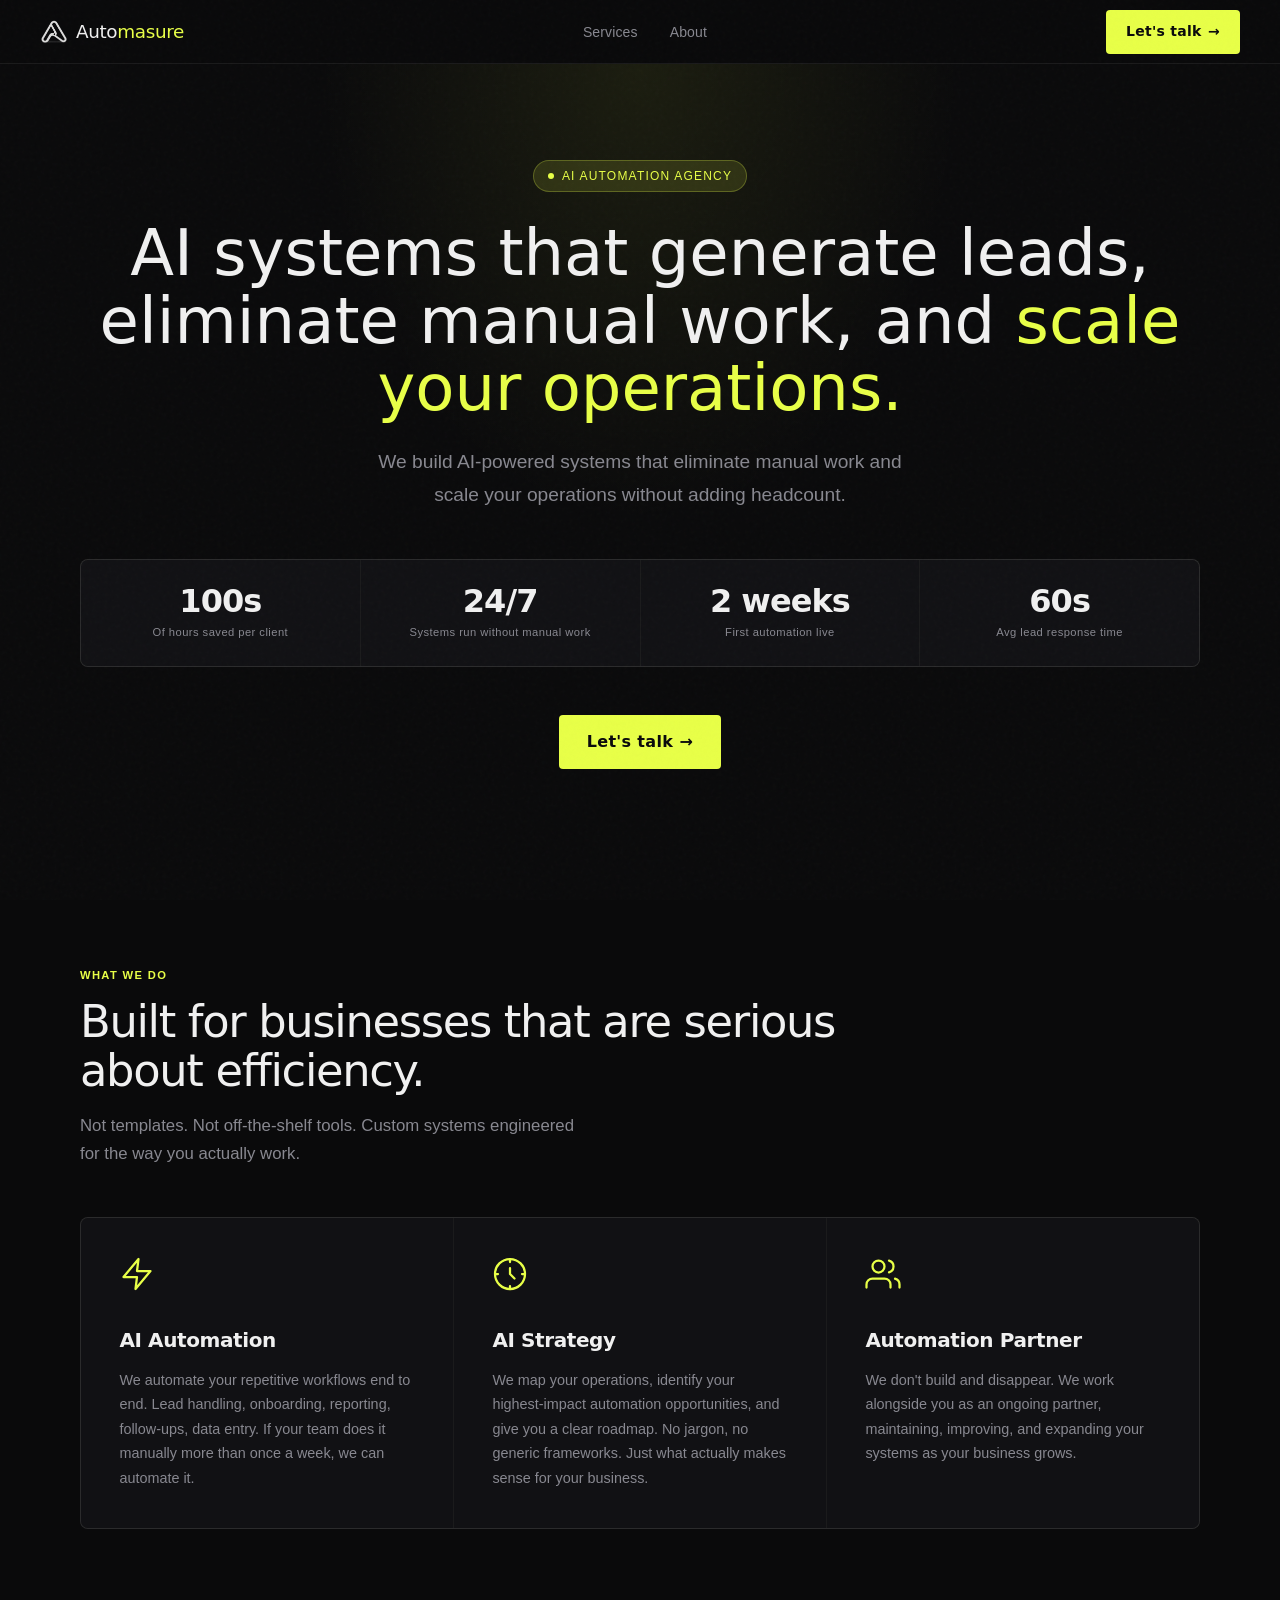
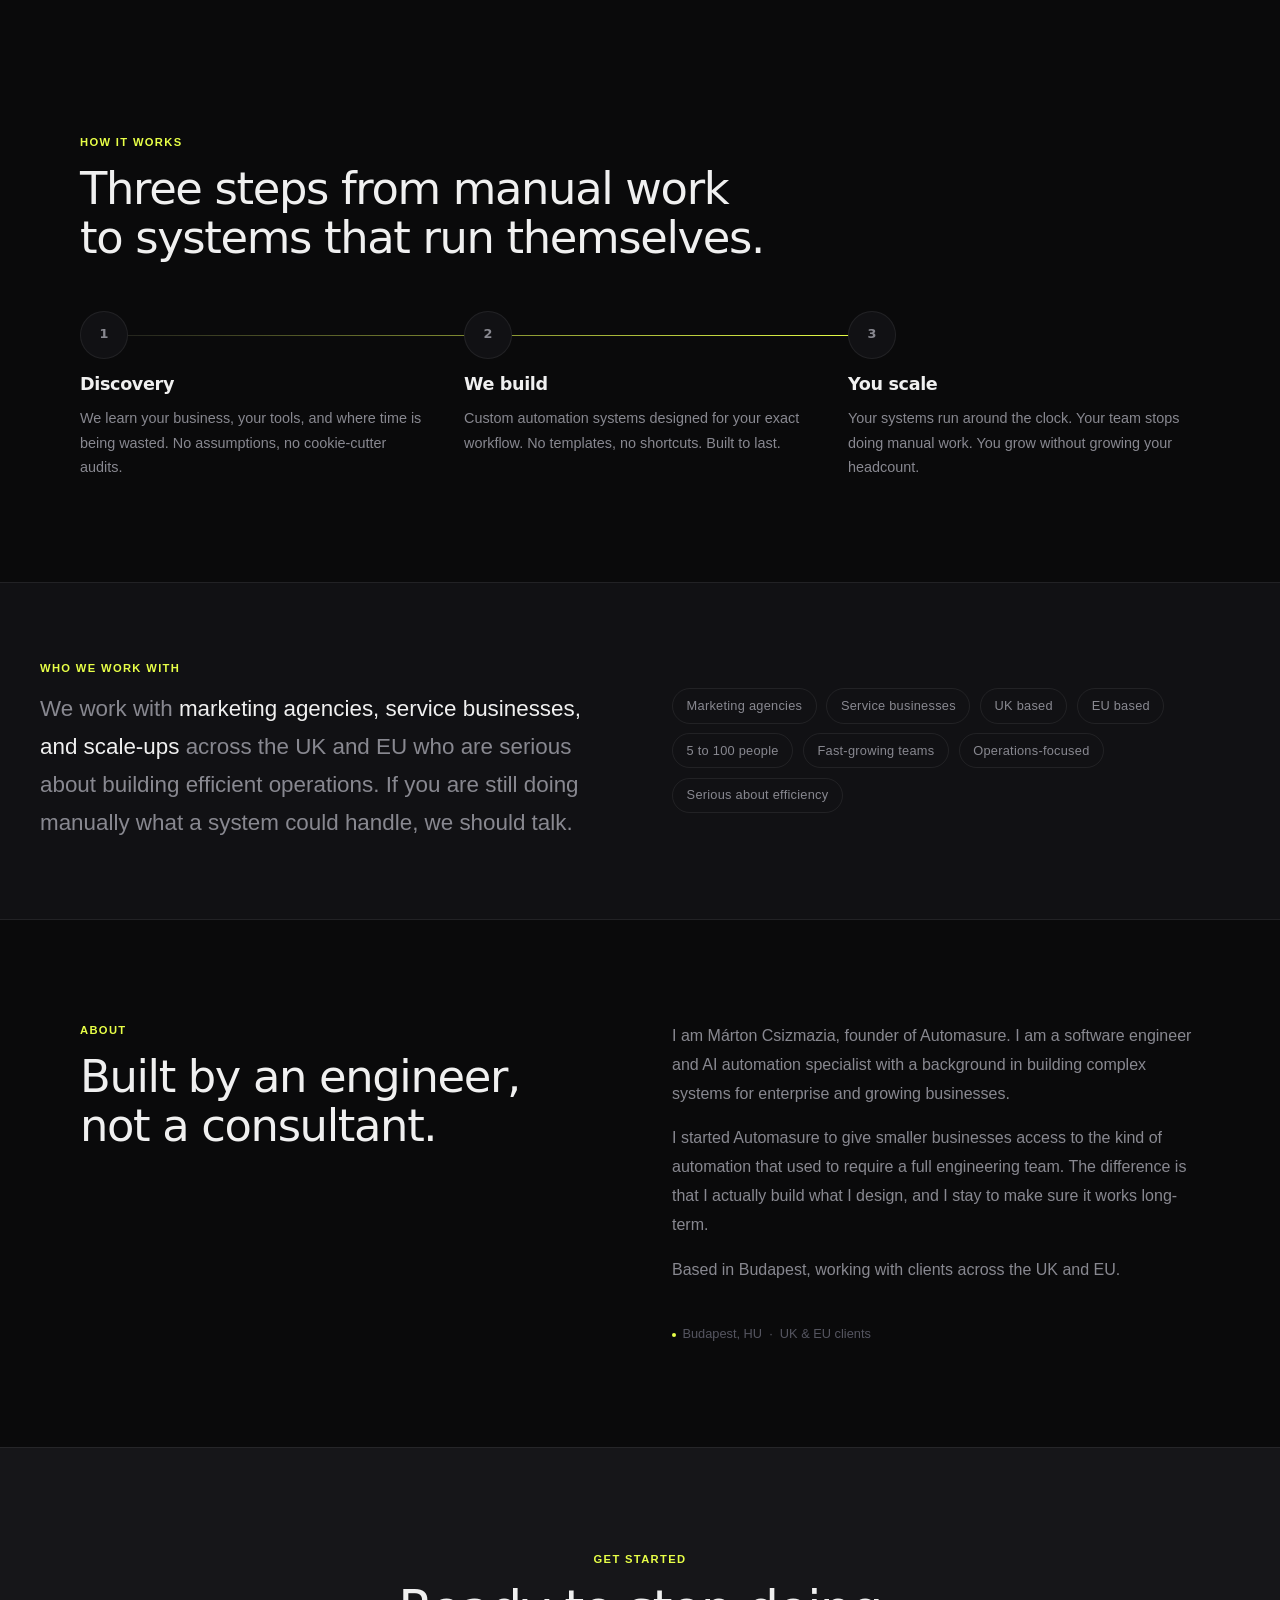
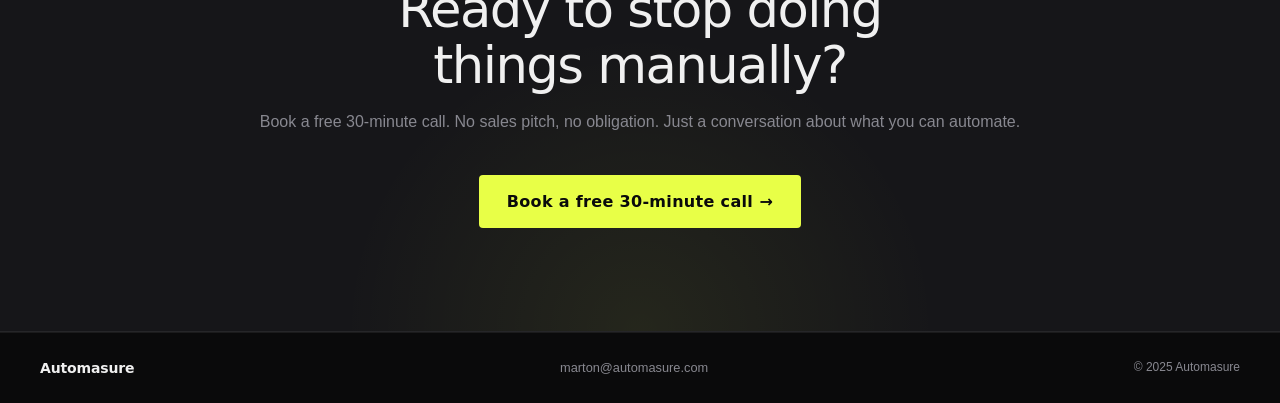
==== index.html @ e9ca4239 "re structure files, and add search an ai files" ====
<!DOCTYPE html>
<html lang="en">
<head>
    <meta charset="UTF-8">
    <meta name="viewport" content="width=device-width, initial-scale=1.0">
    <meta name="description"
          content="Automasure builds AI-powered automation systems that eliminate manual work, generate leads, and scale your operations. Based in Budapest, serving UK and EU businesses.">

    <title>Automasure — AI Automation for Growing Businesses</title>
    <link rel="icon" type="image/png" href="assets/automasure_black_favicon_tinyfied.png">
    <link rel="stylesheet" href="css/index.css">

</head>
<body>
<main>
    <!-- ─── NAV ─── -->
    <nav>
        <a href="#" class="nav-logo">
            <img src="assets/automasure_white_logo_only_tinyfied.png" alt="Automasure logo" class="nav-logo-img" width="56" height="56">
            <span>Auto<span class="nav-logo-accent">masure</span></span>
        </a>

        <ul class="nav-links">
            <li><a href="#services">Services</a></li>
            <li><a href="#about">About</a></li>
        </ul>

        <a
                data-cal-link="marton-csizmazia-zeg8g7/30min"
                data-cal-namespace="30min"
                data-cal-config='{"layout":"month_view"}'
                class="btn btn-primary nav-cta">
            Let's talk <span class="arrow">&#8594;</span>
        </a>

        <button class="nav-hamburger" id="hamburger" aria-label="Toggle menu" aria-expanded="false">
            <span></span>
            <span></span>
            <span></span>
        </button>
    </nav>

    <!-- Mobile Menu -->
    <div class="nav-mobile" id="mobileMenu">
        <a href="#services" onclick="closeMobile()">Services</a>
        <a href="#about" onclick="closeMobile()">About</a>
        <a href="https://cal.com/marton-csizmadia-zeg8g7/30min"
           onclick="closeMobile()"
           data-cal-link="marton-csizmazia-zeg8g7/30min"
           data-cal-namespace="30min"
           data-cal-config='{"layout":"month_view"}'
           style="color: var(--accent); cursor: pointer;">
            Let's talk &#8594;
        </a>
    </div>

    <!-- ─── HERO ─── -->
    <section class="hero">
        <span class="hero-eyebrow">AI Automation Agency</span>

        <h1>AI systems that generate leads, eliminate manual work, and <em>scale your operations.</em></h1>

        <p class="hero-sub">
            We build AI-powered systems that eliminate manual work and scale your operations without adding headcount.
        </p>

        <div class="stats">
            <div class="stat">
                <span class="stat-value">100s</span>
                <span class="stat-label">Of hours saved per client</span>
            </div>
            <div class="stat">
                <span class="stat-value">24/7</span>
                <span class="stat-label">Systems run without manual work</span>
            </div>
            <div class="stat">
                <span class="stat-value">2 weeks</span>
                <span class="stat-label">First automation live</span>
            </div>
            <div class="stat">
                <span class="stat-value">60s</span>
                <span class="stat-label">Avg lead response time</span>
            </div>
        </div>

        <a
                data-cal-link="marton-csizmazia-zeg8g7/30min"
                data-cal-namespace="30min"
                data-cal-config='{"layout":"month_view"}'
                class="btn btn-primary btn-large">
            Let's talk <span class="arrow">&#8594;</span>
        </a>
    </section>

    <!-- ─── SERVICES ─── -->
    <section id="services" class="fade-up">
        <div class="services-header">
            <span class="section-label">What we do</span>
            <h2>Built for businesses that are serious<br>about efficiency.</h2>
            <p class="section-intro">Not templates. Not off-the-shelf tools. Custom systems engineered for the way you
                actually work.</p>
        </div>

        <div class="services-grid">
            <div class="service-card">
                <svg class="service-icon" viewBox="0 0 24 24" fill="none" stroke="currentColor" stroke-width="1.5"
                     stroke-linecap="round" stroke-linejoin="round">
                    <path d="M13 2L3 14h9l-1 8 10-12h-9l1-8z"/>
                </svg>
                <h3>AI Automation</h3>
                <p>We automate your repetitive workflows end to end. Lead handling, onboarding, reporting, follow-ups,
                    data
                    entry. If your team does it manually more than once a week, we can automate it.</p>
            </div>

            <div class="service-card">
                <svg class="service-icon" viewBox="0 0 24 24" fill="none" stroke="currentColor" stroke-width="1.5"
                     stroke-linecap="round" stroke-linejoin="round">
                    <circle cx="12" cy="12" r="10"/>
                    <path d="M12 8v4l3 3"/>
                    <path d="M2 12h2M20 12h2M12 2v2M12 20v2"/>
                </svg>
                <h3>AI Strategy</h3>
                <p>We map your operations, identify your highest-impact automation opportunities, and give you a clear
                    roadmap. No jargon, no generic frameworks. Just what actually makes sense for your business.</p>
            </div>

            <div class="service-card">
                <svg class="service-icon" viewBox="0 0 24 24" fill="none" stroke="currentColor" stroke-width="1.5"
                     stroke-linecap="round" stroke-linejoin="round">
                    <path d="M17 21v-2a4 4 0 0 0-4-4H5a4 4 0 0 0-4 4v2"/>
                    <circle cx="9" cy="7" r="4"/>
                    <path d="M23 21v-2a4 4 0 0 0-3-3.87"/>
                    <path d="M16 3.13a4 4 0 0 1 0 7.75"/>
                </svg>
                <h3>Automation Partner</h3>
                <p>We don't build and disappear. We work alongside you as an ongoing partner, maintaining, improving,
                    and
                    expanding your systems as your business grows.</p>
            </div>
        </div>
    </section>

    <!-- ─── HOW IT WORKS ─── -->
    <section class="fade-up">
        <span class="section-label">How it works</span>
        <h2>Three steps from manual work<br>to systems that run themselves.</h2>

        <div class="steps-grid">
            <div class="step">
                <div class="step-number">1</div>
                <h3>Discovery</h3>
                <p>We learn your business, your tools, and where time is being wasted. No assumptions, no cookie-cutter
                    audits.</p>
            </div>

            <div class="step">
                <div class="step-number">2</div>
                <h3>We build</h3>
                <p>Custom automation systems designed for your exact workflow. No templates, no shortcuts. Built to
                    last.</p>
            </div>

            <div class="step">
                <div class="step-number">3</div>
                <h3>You scale</h3>
                <p>Your systems run around the clock. Your team stops doing manual work. You grow without growing your
                    headcount.</p>
            </div>
        </div>
    </section>

    <!-- ─── WHO WE WORK WITH ─── -->
    <div class="who-section fade-up">
        <div class="who-inner">
            <div>
                <span class="section-label">Who we work with</span>
                <p class="who-text">
                    We work with <strong>marketing agencies, service businesses, and scale-ups</strong> across the UK
                    and EU
                    who are serious about building efficient operations. If you are still doing manually what a system
                    could
                    handle, we should talk.
                </p>
            </div>
            <div class="who-tags">
                <span class="tag">Marketing agencies</span>
                <span class="tag">Service businesses</span>
                <span class="tag">UK based</span>
                <span class="tag">EU based</span>
                <span class="tag">5 to 100 people</span>
                <span class="tag">Fast-growing teams</span>
                <span class="tag">Operations-focused</span>
                <span class="tag">Serious about efficiency</span>
            </div>
        </div>
    </div>

    <!-- ─── ABOUT ─── -->
    <section id="about" class="fade-up">
        <div class="about-left">
            <span class="section-label">About</span>
            <h2>Built by an engineer,<br>not a consultant.</h2>
        </div>

        <div class="about-right">
            <p>
                I am Márton Csizmazia, founder of Automasure. I am a software engineer and AI automation specialist with
                a
                background in building complex systems for enterprise and growing businesses.
            </p>
            <p>
                I started Automasure to give smaller businesses access to the kind of automation that used to require a
                full
                engineering team. The difference is that I actually build what I design, and I stay to make sure it
                works
                long-term.
            </p>
            <p>
                Based in Budapest, working with clients across the UK and EU.
            </p>
            <span class="about-detail">Budapest, HU &nbsp;&middot;&nbsp; UK &amp; EU clients</span>
        </div>
    </section>

    <!-- ─── CTA ─── -->
    <div class="cta-section fade-up">
        <div class="cta-inner">
            <span class="section-label" style="display:block; margin-bottom: 0.75rem;">Get started</span>
            <h2>Ready to stop doing<br>things manually?</h2>
            <p>Book a free 30-minute call. No sales pitch, no obligation. Just a conversation about what you can
                automate.</p>
            <a
                    data-cal-link="marton-csizmazia-zeg8g7/30min"
                    data-cal-namespace="30min"
                    data-cal-config='{"layout":"month_view"}'
                    class="btn btn-primary btn-large">
                Book a free 30-minute call <span class="arrow">&#8594;</span>
            </a>
        </div>
    </div>

    <!-- ─── FOOTER ─── -->
    <footer>
        <span class="footer-brand">Automasure</span>
        <a href="mailto:marton@automasure.com" class="footer-email">marton@automasure.com</a>
        <span class="footer-copy">&copy; 2025 Automasure</span>
    </footer>
</main>
<script>
    // ─── Hamburger ───
    const hamburger = document.getElementById('hamburger');
    const mobileMenu = document.getElementById('mobileMenu');

    hamburger.addEventListener('click', () => {
        const isOpen = hamburger.classList.toggle('open');
        mobileMenu.classList.toggle('open', isOpen);
        hamburger.setAttribute('aria-expanded', isOpen);
    });

    function closeMobile() {
        hamburger.classList.remove('open');
        mobileMenu.classList.remove('open');
        hamburger.setAttribute('aria-expanded', false);
    }

    // Close on outside click
    document.addEventListener('click', (e) => {
        if (!hamburger.contains(e.target) && !mobileMenu.contains(e.target)) {
            closeMobile();
        }
    });

    // ─── Scroll animations ───
    const observer = new IntersectionObserver((entries) => {
        entries.forEach((entry) => {
            if (entry.isIntersecting) {
                setTimeout(() => entry.target.classList.add('visible'), 60);
                observer.unobserve(entry.target);
            }
        });
    }, {threshold: 0.1, rootMargin: '0px 0px -40px 0px'});

    document.querySelectorAll('.fade-up').forEach(el => observer.observe(el));

    // ─── Nav scroll style ───
    const nav = document.querySelector('nav');
    window.addEventListener('scroll', () => {
        nav.style.borderBottomColor = window.scrollY > 40
            ? 'rgba(255,255,255,0.1)'
            : 'rgba(255,255,255,0.07)';
    }, {passive: true});
</script>
<!-- Cal.com embed -->
<script type="text/javascript">
    (function (C, A, L) {
        let p = function (a, ar) {
            a.q.push(ar);
        };
        let d = C.document;
        C.Cal = C.Cal || function () {
            let cal = C.Cal;
            let ar = arguments;
            if (!cal.loaded) {
                cal.ns = {};
                cal.q = cal.q || [];
                d.head.appendChild(d.createElement("script")).src = A;
                cal.loaded = true;
            }
            if (ar[0] === L) {
                const api = function () {
                    p(api, arguments);
                };
                const namespace = ar[1];
                api.q = api.q || [];
                if (typeof namespace === "string") {
                    cal.ns[namespace] = cal.ns[namespace] || api;
                    p(cal.ns[namespace], ar);
                    p(cal, ["initNamespace", namespace]);
                } else p(cal, ar);
                return;
            }
            p(cal, ar);
        };
    })(window, "https://app.cal.com/embed/embed.js", "init");
    Cal("init", "30min", {origin: "https://app.cal.com"});
    Cal.ns["30min"]("ui", {"hideEventTypeDetails": false, "layout": "month_view"});
    Cal.ns["30min"]("ui", {
        "theme": "dark",
        "hideEventTypeDetails": false,
        "layout": "month_view",
        "cssVarsPerTheme": {
            "light": {"cal-brand": "#292929"},
            "dark": {"cal-brand": "#e8ff47"}
        }
    });
</script>
</body>
</html>
---- css/index.css ----
*, *::before, *::after {
    box-sizing: border-box;
    margin: 0;
    padding: 0;
}

:root {
    --bg: #0a0a0b;
    --bg-2: #111114;
    --bg-3: #161619;
    --surface: #1a1a1f;
    --surface-2: #222228;
    --border: rgba(255, 255, 255, 0.07);
    --border-hover: rgba(255, 255, 255, 0.15);
    --text: #f0f0f0;
    --text-muted: #888890;
    --text-dim: #555560;
    --accent: #e8ff47;
    --accent-dim: rgba(232, 255, 71, 0.12);
    --accent-glow: rgba(232, 255, 71, 0.25);
    --font-display: system-ui, sans-serif;
    --font-body: sans-serif;
    --radius: 4px;
    --radius-lg: 8px;
    --transition: 0.2s ease;
}

html {
    scroll-behavior: smooth;
    -webkit-font-smoothing: antialiased;
}

body {
    background: var(--bg);
    color: var(--text);
    font-family: var(--font-body);
    font-size: 1rem;
    line-height: 1.6;
    overflow-x: hidden;
}

/* ─── Noise texture overlay ─── */
body::before {
    content: '';
    position: fixed;
    inset: 0;
    background-image: url("data:image/svg+xml,%3Csvg viewBox='0 0 256 256' xmlns='http://www.w3.org/2000/svg'%3E%3Cfilter id='noise'%3E%3CfeTurbulence type='fractalNoise' baseFrequency='0.9' numOctaves='4' stitchTiles='stitch'/%3E%3C/filter%3E%3Crect width='100%25' height='100%25' filter='url(%23noise)' opacity='0.035'/%3E%3C/svg%3E");
    pointer-events: none;
    z-index: 9999;
    opacity: 0.6;
}

/* ─── Scrollbar ─── */
@supports selector(::-webkit-scrollbar) {
    ::-webkit-scrollbar {
        width: 8px;
    }

    ::-webkit-scrollbar-track {
        background: #0a0a0b;
    }

    ::-webkit-scrollbar-thumb {
        background: #3a3a3f;
        border-radius: 5px;
    }

    ::-webkit-scrollbar-thumb:hover {
        background: rgba(255, 255, 255, 0.15);
    }
}

@supports not selector(::-webkit-scrollbar) {
    * {
        scrollbar-width: thin;
        /* ─── scrollbar-color: scrollbarColor backgroundColor; ─── */
        scrollbar-color: #3a3a3f #0a0a0b;
    }
}

/* ─── Nav ─── */
nav {
    position: fixed;
    top: 0;
    left: 0;
    right: 0;
    z-index: 100;
    display: flex;
    align-items: center;
    justify-content: space-between;
    padding: 0 clamp(1.25rem, 4vw, 2.5rem);
    height: 64px;
    background: rgba(10, 10, 11, 0.85);
    backdrop-filter: blur(16px);
    border-bottom: 1px solid var(--border);
    transition: border-color var(--transition);
}

.nav-logo {
    font-family: var(--font-display);
    font-size: 1.15rem;
    font-weight: 400;
    color: var(--text);
    text-decoration: none;
    letter-spacing: -0.02em;
    display: flex;
    align-items: center;
    gap: 0.5rem;
}

.nav-logo-img {
    width: 28px;
    height: 28px;
    object-fit: contain;
}

.nav-logo-accent {
    color: var(--accent);
}

.nav-links {
    display: flex;
    align-items: center;
    gap: 2rem;
    list-style: none;
}

.nav-links a {
    color: var(--text-muted);
    text-decoration: none;
    font-size: 0.875rem;
    font-weight: 400;
    letter-spacing: 0.01em;
    transition: color var(--transition);
}

.nav-links a:hover {
    color: var(--text);
}

.btn {
    display: inline-flex;
    align-items: center;
    gap: 0.4rem;
    font-family: var(--font-display);
    font-size: 0.875rem;
    font-weight: 600;
    letter-spacing: 0.02em;
    text-decoration: none;
    cursor: pointer;
    border: none;
    transition: all var(--transition);
    min-height: 44px;
    padding: 0.6rem 1.25rem;
    border-radius: var(--radius);
    white-space: nowrap;
}

.btn-primary {
    background: var(--accent);
    color: #0a0a0b;
}

.btn-primary:hover {
    background: #fff;
    transform: translateY(-1px);
    box-shadow: 0 8px 24px var(--accent-glow);
}

.btn-ghost {
    background: transparent;
    color: var(--text);
    border: 1px solid var(--border-hover);
}

.btn-ghost:hover {
    border-color: var(--accent);
    color: var(--accent);
}

.btn-large {
    font-size: 1rem;
    padding: 0.875rem 1.75rem;
    min-height: 52px;
}

.arrow {
    display: inline-block;
    transition: transform var(--transition);
}

.btn:hover .arrow {
    transform: translateX(3px);
}

/* ─── Hamburger ─── */
.nav-hamburger {
    display: none;
    flex-direction: column;
    gap: 5px;
    cursor: pointer;
    padding: 8px;
    background: none;
    border: none;
    min-height: 44px;
    min-width: 44px;
    align-items: center;
    justify-content: center;
}

.nav-hamburger span {
    display: block;
    width: 22px;
    height: 2px;
    background: var(--text);
    border-radius: 1px;
    transition: all 0.25s ease;
    transform-origin: center;
}

.nav-hamburger.open span:nth-child(1) {
    transform: translateY(7px) rotate(45deg);
}

.nav-hamburger.open span:nth-child(2) {
    opacity: 0;
    transform: scaleX(0);
}

.nav-hamburger.open span:nth-child(3) {
    transform: translateY(-7px) rotate(-45deg);
}

.nav-mobile {
    display: none;
    position: fixed;
    top: 64px;
    left: 0;
    right: 0;
    background: rgba(10, 10, 11, 0.97);
    backdrop-filter: blur(20px);
    border-bottom: 1px solid var(--border);
    padding: 1.5rem clamp(1.25rem, 4vw, 2.5rem) 2rem;
    z-index: 99;
    flex-direction: column;
    gap: 1.25rem;
}

.nav-mobile.open {
    display: flex;
}

.nav-mobile a {
    color: var(--text-muted);
    text-decoration: none;
    font-size: 1.1rem;
    font-weight: 400;
    padding: 0.5rem 0;
    border-bottom: 1px solid var(--border);
    transition: color var(--transition);
}

.nav-mobile a:last-child {
    border-bottom: none;
}

.nav-mobile a:hover {
    color: var(--text);
}

/* ─── Sections ─── */
section {
    padding: clamp(4rem, 8vw, 7rem) clamp(1.25rem, 4vw, 2.5rem);
    max-width: 1200px;
    margin: 0 auto;
}

/* ─── Hero ─── */
.hero {
    padding-top: calc(64px + clamp(3.5rem, 8vw, 6rem));
    padding-bottom: clamp(3.5rem, 8vw, 6rem);
    text-align: center;
    position: relative;
    overflow: visible;
}

.hero::before {
    content: '';
    position: absolute;
    top: 64px;
    left: 50%;
    transform: translateX(-50%);
    width: min(700px, 90vw);
    height: min(500px, 60vw);
    background: radial-gradient(ellipse at center top, rgba(232, 255, 71, 0.08) 0%, transparent 65%);
    pointer-events: none;
    z-index: 0;
}

.hero > * {
    position: relative;
    z-index: 1;
}

.hero-eyebrow {
    display: inline-flex;
    align-items: center;
    gap: 0.5rem;
    font-size: 0.75rem;
    font-weight: 500;
    letter-spacing: 0.1em;
    text-transform: uppercase;
    color: var(--accent);
    margin-bottom: 1.75rem;
    padding: 0.35rem 0.85rem;
    border: 1px solid rgba(232, 255, 71, 0.25);
    border-radius: 100px;
    background: var(--accent-dim);
}

.hero-eyebrow::before {
    content: '';
    width: 6px;
    height: 6px;
    border-radius: 50%;
    background: var(--accent);
    animation: pulse 2s ease-in-out infinite;
}

@keyframes pulse {
    0%, 100% {
        opacity: 1;
        transform: scale(1);
    }
    50% {
        opacity: 0.5;
        transform: scale(0.8);
    }
}

h1 {
    font-family: var(--font-display);
    font-size: clamp(1.75rem, 5vw, 4.5rem);
    font-weight: 300;
    line-height: 1.05;
    color: var(--text);
    max-width: 70rem;
    margin: 0 auto 1.5rem;
}

h1 em {
    font-style: normal;
    color: var(--accent);
}

.hero-sub {
    font-size: clamp(1rem, 2vw, 1.2rem);
    color: var(--text-muted);
    max-width: 560px;
    margin: 0 auto 3rem;
    font-weight: 300;
    line-height: 1.7;
}

/* ─── Stats ─── */
.stats {
    display: grid;
    grid-template-columns: repeat(4, 1fr);
    gap: 1px;
    background: var(--border);
    border: 1px solid var(--border);
    border-radius: var(--radius-lg);
    overflow: hidden;
    margin-bottom: 3rem;
    max-width: 70rem;
    margin-left: auto;
    margin-right: auto;
}

.stat {
    background: var(--bg-2);
    padding: 1.5rem 1rem;
    text-align: center;
    transition: background var(--transition);
}

.stat:hover {
    background: var(--surface);
}

.stat-value {
    font-family: var(--font-display);
    font-size: clamp(1.5rem, 3vw, 2rem);
    font-weight: 600;
    color: var(--text);
    letter-spacing: -0.03em;
    display: block;
    line-height: 1.1;
}

.stat-label {
    font-size: 0.7rem;
    color: var(--text-muted);
    letter-spacing: 0.04em;
    margin-top: 0.3rem;
    display: block;
}

/* ─── Section headings ─── */
.section-label {
    font-size: 0.7rem;
    font-weight: 600;
    letter-spacing: 0.12em;
    text-transform: uppercase;
    color: var(--accent);
    margin-bottom: 0.75rem;
    display: block;
}

h2 {
    font-family: var(--font-display);
    font-size: clamp(1.4rem, 3.5vw, 2.8rem);
    font-weight: 300;
    letter-spacing: -0.03em;
    line-height: 1.1;
    color: var(--text);
    margin-bottom: 1rem;
}

.section-intro {
    font-size: 1.05rem;
    color: var(--text-muted);
    max-width: 500px;
    font-weight: 300;
    line-height: 1.7;
}

/* ─── Services ─── */
#services {
    position: relative;
}

.services-header {
    margin-bottom: 3rem;
}

.services-grid {
    display: grid;
    grid-template-columns: repeat(3, 1fr);
    gap: 1px;
    background: var(--border);
    border: 1px solid var(--border);
    border-radius: var(--radius-lg);
    overflow: hidden;
}

.service-card {
    background: var(--bg-2);
    padding: clamp(1.75rem, 3vw, 2.5rem);
    transition: background var(--transition);
    position: relative;
    overflow: hidden;
}

.service-card::before {
    content: '';
    position: absolute;
    top: 0;
    left: 0;
    right: 0;
    height: 2px;
    background: transparent;
    transition: background var(--transition);
}

.service-card:hover {
    background: var(--surface);
}

.service-card:hover::before {
    background: var(--accent);
}

.service-icon {
    width: 36px;
    height: 36px;
    margin-bottom: 1.5rem;
    color: var(--accent);
}

.service-number {
    font-family: var(--font-display);
    font-size: 0.65rem;
    font-weight: 700;
    letter-spacing: 0.1em;
    color: var(--text-dim);
    text-transform: uppercase;
    margin-bottom: 0.75rem;
    display: block;
}

h3 {
    font-family: var(--font-display);
    font-size: 1.25rem;
    font-weight: 700;
    letter-spacing: -0.02em;
    color: var(--text);
    margin-bottom: 0.75rem;
}

.service-card p {
    font-size: 0.9rem;
    color: var(--text-muted);
    line-height: 1.7;
    font-weight: 300;
}

/* ─── How it works ─── */
.steps-grid {
    display: grid;
    grid-template-columns: repeat(3, 1fr);
    gap: 2rem;
    margin-top: 3rem;
    position: relative;
}

.steps-grid::before {
    content: '';
    position: absolute;
    top: 1.5rem;
    left: calc(0% + 1rem);
    right: calc(29% + 1rem);
    height: 1px;
    background: linear-gradient(90deg, transparent, var(--border) 0%, var(--accent) 100%, transparent);
    pointer-events: none;
}

.step {
    position: relative;
}

.step-number {
    width: 48px;
    height: 48px;
    border-radius: 50%;
    background: var(--bg-2);
    border: 1px solid var(--border);
    display: flex;
    align-items: center;
    justify-content: center;
    font-family: var(--font-display);
    font-size: 0.8rem;
    font-weight: 700;
    color: var(--text-muted);
    margin-bottom: 0.7rem;
    position: relative;
    z-index: 1;
    transition: all var(--transition);
}

.step:hover .step-number {
    background: var(--accent);
    color: var(--bg);
    border-color: var(--accent);
    box-shadow: 0 0 20px var(--accent-glow);
}

.step h3 {
    font-size: 1.1rem;
    margin-bottom: 0.5rem;
}

.step p {
    font-size: 0.9rem;
    color: var(--text-muted);
    line-height: 1.7;
    font-weight: 300;
}

/* ─── Who we work with ─── */
.who-section {
    background: var(--bg-2);
    border-top: 1px solid var(--border);
    border-bottom: 1px solid var(--border);
    max-width: none;
    padding: clamp(3.5rem, 6vw, 5rem) clamp(1.25rem, 4vw, 2.5rem);
}

.who-inner {
    max-width: 1200px;
    margin: 0 auto;
    display: grid;
    grid-template-columns: 1fr 1fr;
    gap: 4rem;
    align-items: center;
}

.who-text {
    font-size: clamp(1.1rem, 2vw, 1.4rem);
    color: var(--text-muted);
    font-weight: 300;
    line-height: 1.7;
}

.who-text strong {
    color: var(--text);
    font-weight: 500;
}

.who-tags {
    display: flex;
    flex-wrap: wrap;
    gap: 0.6rem;
}

.tag {
    font-size: 0.8rem;
    font-weight: 500;
    padding: 0.4rem 0.85rem;
    border: 1px solid var(--border);
    border-radius: 100px;
    color: var(--text-muted);
    letter-spacing: 0.02em;
    transition: all var(--transition);
    cursor: default;
}

.tag:hover {
    border-color: var(--accent);
    color: var(--accent);
    background: var(--accent-dim);
}

/* ─── About ─── */
#about {
    display: grid;
    grid-template-columns: 1fr 1fr;
    gap: 4rem;
    align-items: start;
}

.about-right p {
    font-size: 1rem;
    color: var(--text-muted);
    line-height: 1.8;
    font-weight: 300;
    margin-bottom: 1rem;
}

.about-right p:last-child {
    margin-bottom: 0;
}

.about-detail {
    display: inline-flex;
    align-items: center;
    gap: 0.4rem;
    font-size: 0.8rem;
    color: var(--text-dim);
    margin-top: 1.5rem;
}

.about-detail::before {
    content: '';
    width: 4px;
    height: 4px;
    border-radius: 50%;
    background: var(--accent);
    display: inline-block;
}

/* ─── CTA ─── */
.cta-section {
    text-align: center;
    position: relative;
    overflow: hidden;
    background: var(--bg-3);
    border-top: 1px solid var(--border);
    border-bottom: 1px solid var(--border);
    max-width: none;
    padding: clamp(4rem, 8vw, 7rem) clamp(1.25rem, 4vw, 2.5rem);
}

.cta-section::before {
    content: '';
    position: absolute;
    bottom: 0;
    left: 50%;
    transform: translateX(-50%);
    width: min(600px, 80vw);
    height: 300px;
    background: radial-gradient(ellipse at center bottom, rgba(232, 255, 71, 0.07) 0%, transparent 70%);
    pointer-events: none;
}

.cta-inner {
    position: relative;
    z-index: 1;
    max-width: 1200px;
    margin: 0 auto;
}

.cta-section h2 {
    font-size: clamp(1.4rem, 4vw, 3.5rem);
    max-width: 700px;
    margin: 0 auto 1rem;
}

.cta-section p {
    color: var(--text-muted);
    font-size: 1rem;
    margin-bottom: 2.5rem;
    font-weight: 300;
}

/* ─── Footer ─── */
footer {
    padding: 1.5rem clamp(1.25rem, 4vw, 2.5rem);
    border-top: 1px solid var(--border);
    display: flex;
    justify-content: space-between;
    align-items: center;
    gap: 1rem;
    flex-wrap: wrap;
}

.footer-brand {
    font-family: var(--font-display);
    font-size: 0.875rem;
    font-weight: 700;
    color: var(--text);
    letter-spacing: -0.01em;
}

.footer-email {
    font-size: 0.8rem;
    color: var(--text-muted);
    text-decoration: none;
    transition: color var(--transition);
}

.footer-email:hover {
    color: var(--accent);
}

.footer-copy {
    font-size: 0.75rem;
    color: var(--text-muted);
}

/* ─── Divider ─── */
.divider {
    height: 1px;
    background: var(--border);
    max-width: 1200px;
    margin: 0 auto;
}

/* ─── Animations ─── */
.fade-up {
    opacity: 0;
    transform: translateY(24px);
    transition: opacity 0.6s ease, transform 0.6s ease;
}

.fade-up.visible {
    opacity: 1;
    transform: translateY(0);
}
@media (max-width: 900px) {
    .hero {
        padding-top: calc(64px + 1.5rem);
    }
}

/* ─── Responsive ─── */
@media (max-width: 900px) {
    .stats {
        grid-template-columns: repeat(2, 1fr);
    }

    .services-grid {
        grid-template-columns: 1fr;
    }

    .steps-grid {
        grid-template-columns: 1fr;
        gap: 2rem;
    }

    .step-number {
        margin-bottom: 0.2rem;
    }

    .step h3 {
        margin-bottom: 0.2rem;
    }

    .steps-grid::before {
        display: none;
    }

    .who-inner {
        grid-template-columns: 1fr;
        gap: 2rem;
    }

    #about {
        grid-template-columns: 1fr;
        gap: 2rem;
    }
}

@media (max-width: 768px) {
    .nav-links, .nav-cta {
        display: none;
    }

    .nav-hamburger {
        display: flex;
    }
}

@media (max-width: 480px) {
    h1 {
        letter-spacing: -0.025em;
    }

    .stats {
        grid-template-columns: repeat(2, 1fr);
    }

    footer {
        flex-direction: column;
        text-align: center;
    }

    .hero-sub {
        margin: 0 auto 2rem;
    }

    .stats {
        margin-bottom: 2rem;
        background: none;
        border: none;
        border-radius: 0;
    }

    .stat {
        padding: 0.7rem 0.7rem;
        background: none;
    }

    .stat-label {
        font-size: 0.7rem;
    }
}
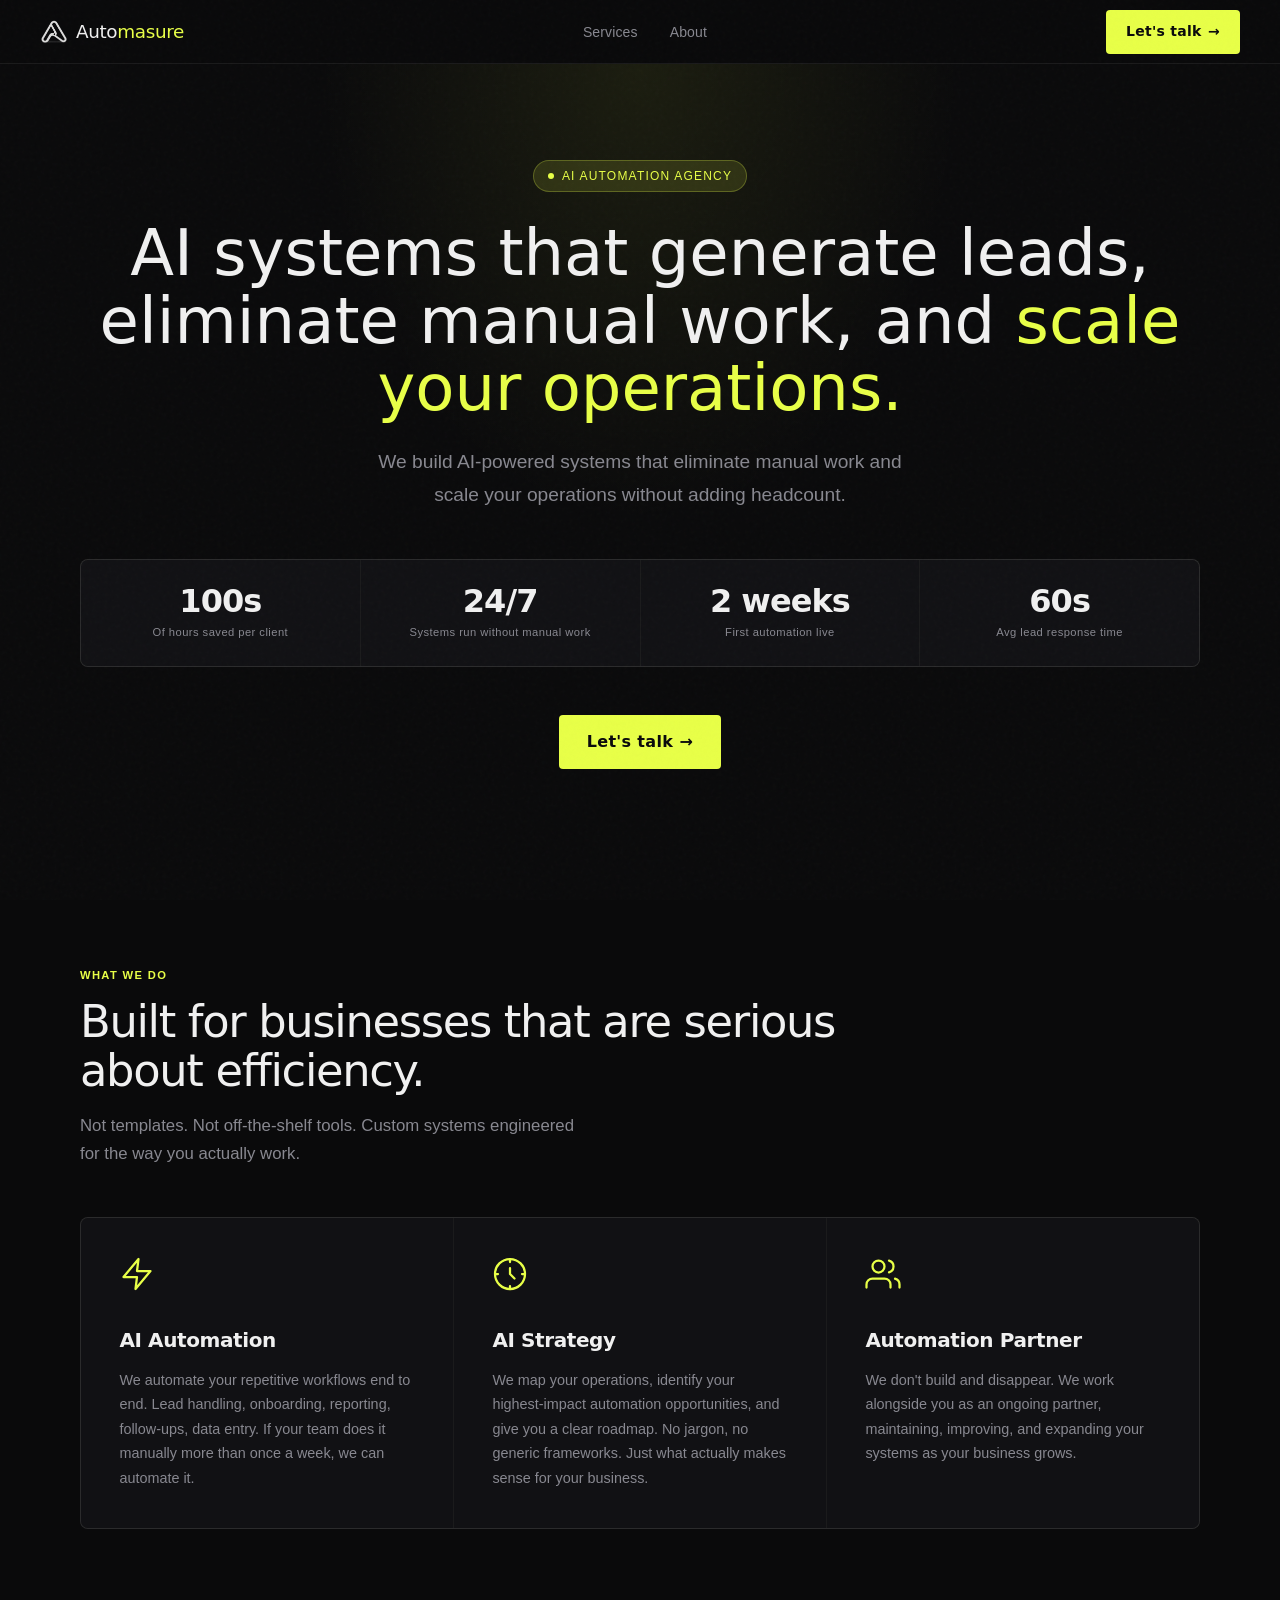
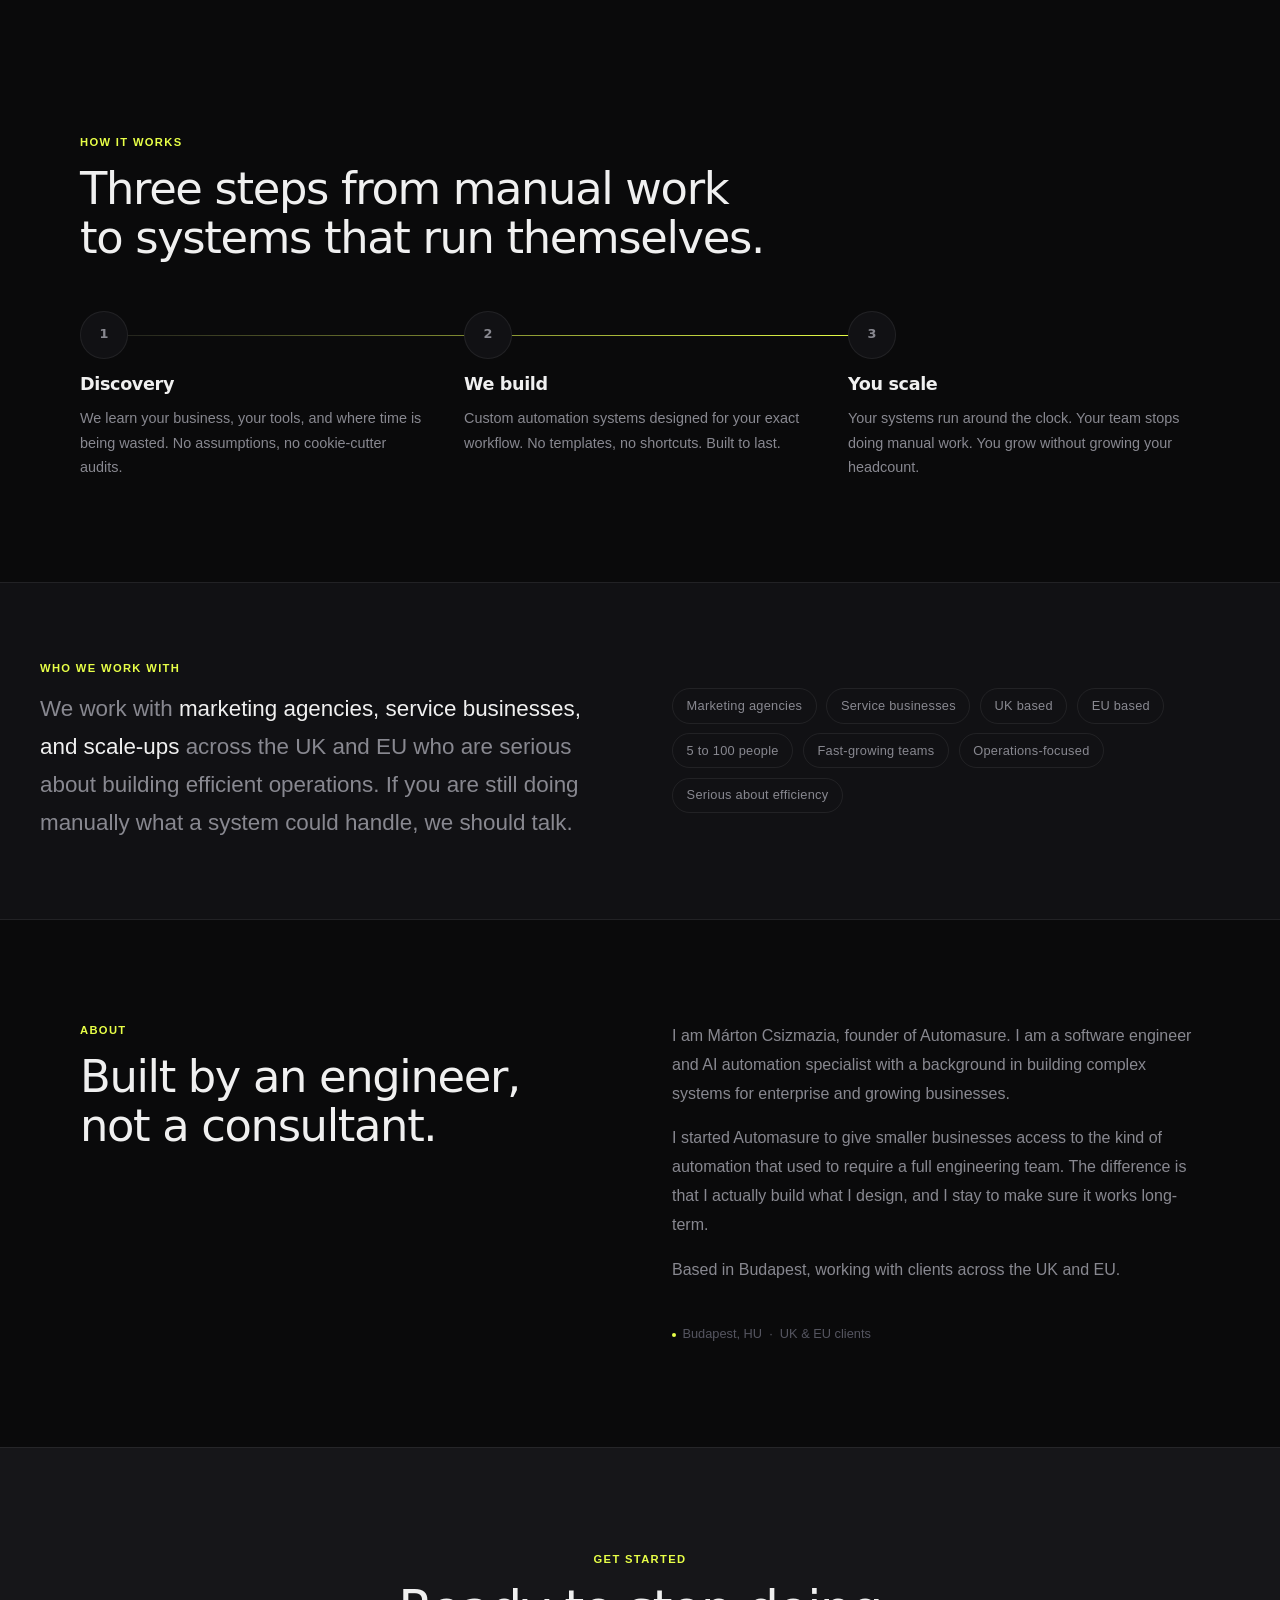
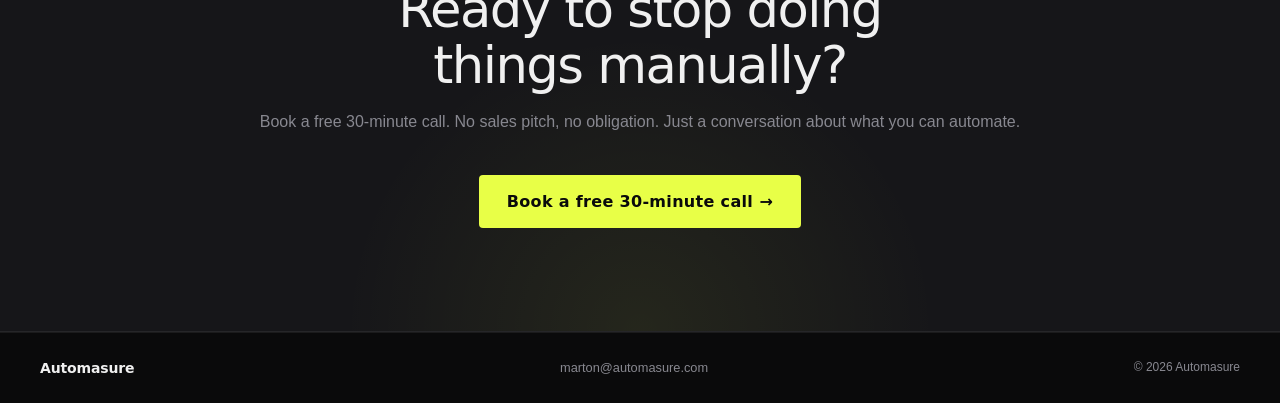
==== commit 6755e647: "remove some style and add css" ====
--- a/index.html
+++ b/index.html
@@ -6,9 +6,11 @@
     <meta name="description"
           content="Automasure builds AI-powered automation systems that eliminate manual work, generate leads, and scale your operations. Based in Budapest, serving UK and EU businesses.">
 
-    <title>Automasure — AI Automation for Growing Businesses</title>
+    <title>Automasure - AI Automation for Growing Businesses</title>
     <link rel="icon" type="image/png" href="assets/automasure_black_favicon_tinyfied.png">
+    <link rel="shortcut icon" href="assets/automasure_black_favicon_tinyfied.png">
     <link rel="stylesheet" href="css/index.css">
+    <link rel="canonical" href="https://automasure.com/">
 
 </head>
 <body>
@@ -44,7 +46,7 @@
     <div class="nav-mobile" id="mobileMenu">
         <a href="#services" onclick="closeMobile()">Services</a>
         <a href="#about" onclick="closeMobile()">About</a>
-        <a href="https://cal.com/marton-csizmadia-zeg8g7/30min"
+        <a href="https://cal.com/marton-csizmazia-zeg8g7/30min"
            onclick="closeMobile()"
            data-cal-link="marton-csizmazia-zeg8g7/30min"
            data-cal-namespace="30min"
@@ -244,7 +246,7 @@
     <footer>
         <span class="footer-brand">Automasure</span>
         <a href="mailto:marton@automasure.com" class="footer-email">marton@automasure.com</a>
-        <span class="footer-copy">&copy; 2025 Automasure</span>
+        <span class="footer-copy">&copy; <span id="year"></span> Automasure</span>
     </footer>
 </main>
 <script>
@@ -282,6 +284,8 @@
     }, {threshold: 0.1, rootMargin: '0px 0px -40px 0px'});
 
     document.querySelectorAll('.fade-up').forEach(el => observer.observe(el));
+
+    document.getElementById('year').textContent = new Date().getFullYear();
 
     // ─── Nav scroll style ───
     const nav = document.querySelector('nav');
--- a/css/index.css
+++ b/css/index.css
@@ -167,17 +167,6 @@
     box-shadow: 0 8px 24px var(--accent-glow);
 }
 
-.btn-ghost {
-    background: transparent;
-    color: var(--text);
-    border: 1px solid var(--border-hover);
-}
-
-.btn-ghost:hover {
-    border-color: var(--accent);
-    color: var(--accent);
-}
-
 .btn-large {
     font-size: 1rem;
     padding: 0.875rem 1.75rem;
@@ -488,17 +477,6 @@
     color: var(--accent);
 }
 
-.service-number {
-    font-family: var(--font-display);
-    font-size: 0.65rem;
-    font-weight: 700;
-    letter-spacing: 0.1em;
-    color: var(--text-dim);
-    text-transform: uppercase;
-    margin-bottom: 0.75rem;
-    display: block;
-}
-
 h3 {
     font-family: var(--font-display);
     font-size: 1.25rem;
@@ -748,14 +726,6 @@
     color: var(--text-muted);
 }
 
-/* ─── Divider ─── */
-.divider {
-    height: 1px;
-    background: var(--border);
-    max-width: 1200px;
-    margin: 0 auto;
-}
-
 /* ─── Animations ─── */
 .fade-up {
     opacity: 0;
@@ -767,14 +737,13 @@
     opacity: 1;
     transform: translateY(0);
 }
+
+/* ─── Responsive ─── */
 @media (max-width: 900px) {
     .hero {
         padding-top: calc(64px + 1.5rem);
     }
-}
-
-/* ─── Responsive ─── */
-@media (max-width: 900px) {
+
     .stats {
         grid-template-columns: repeat(2, 1fr);
     }
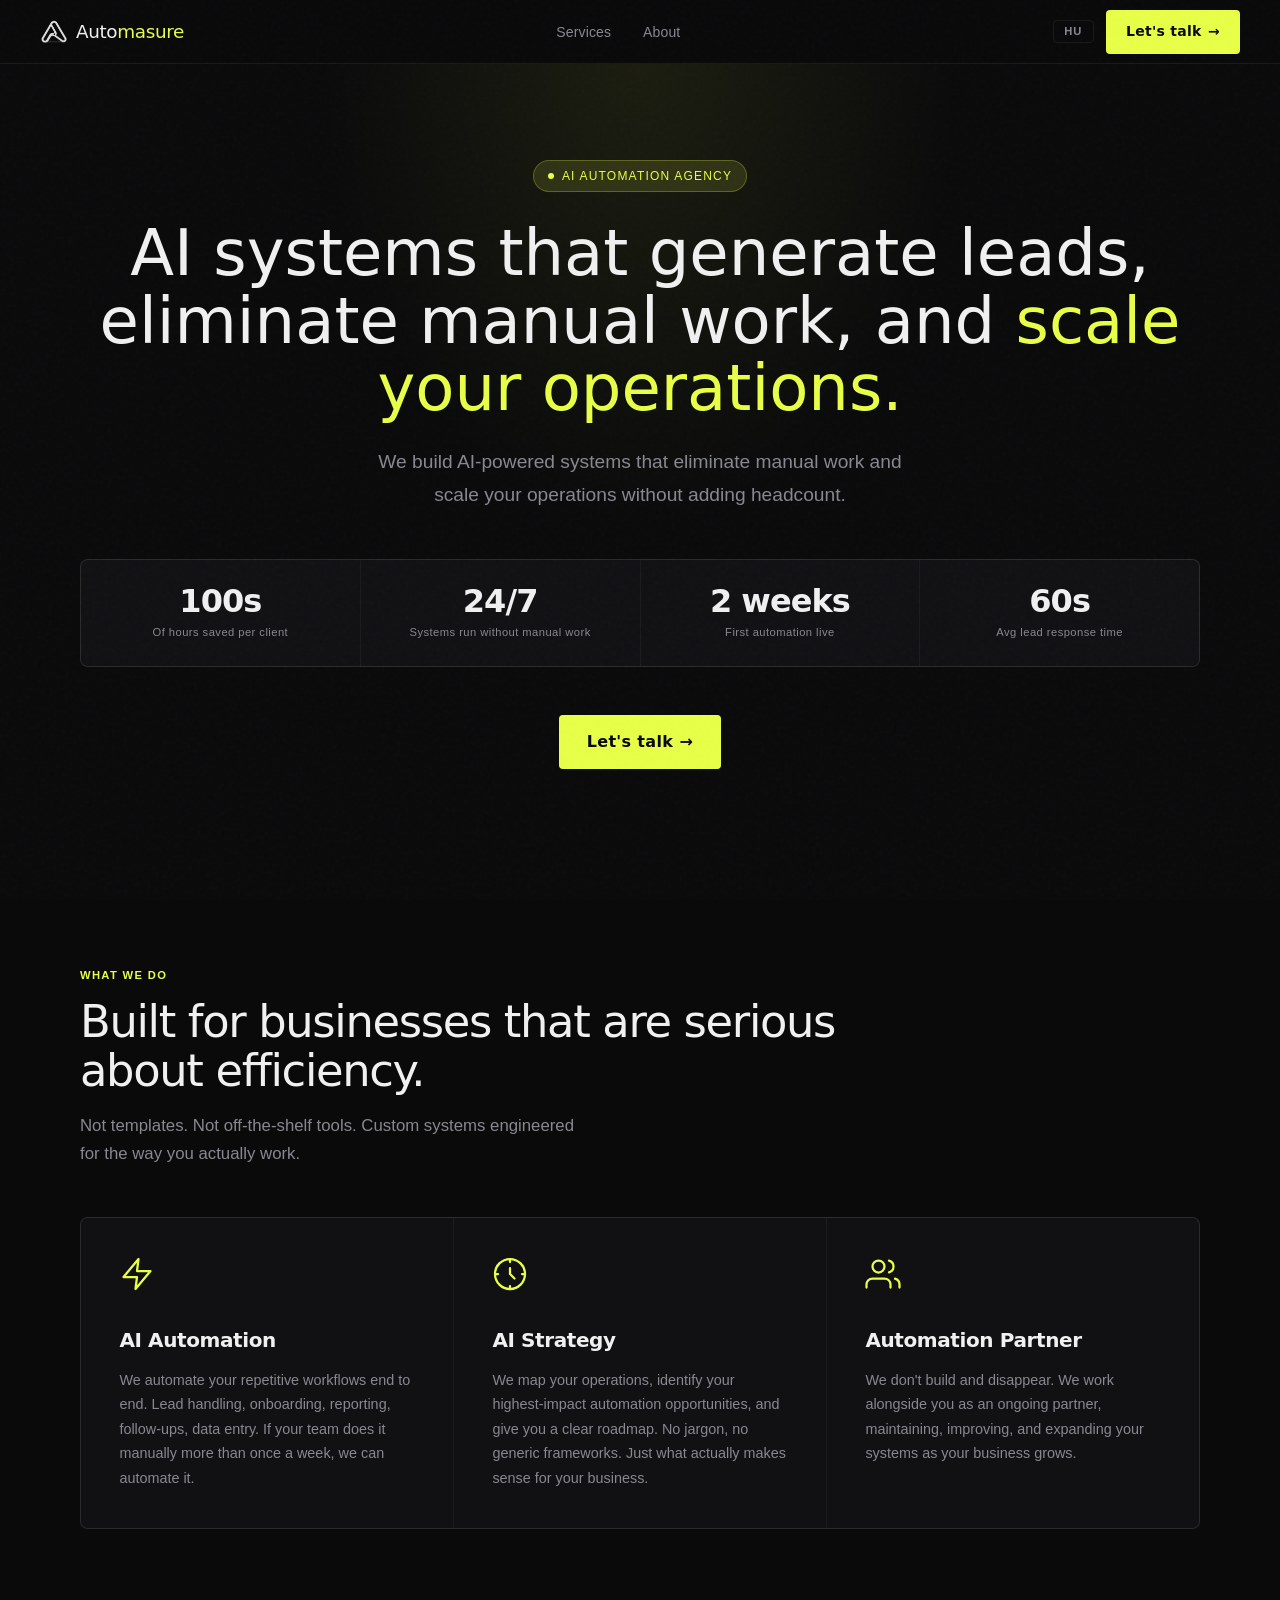
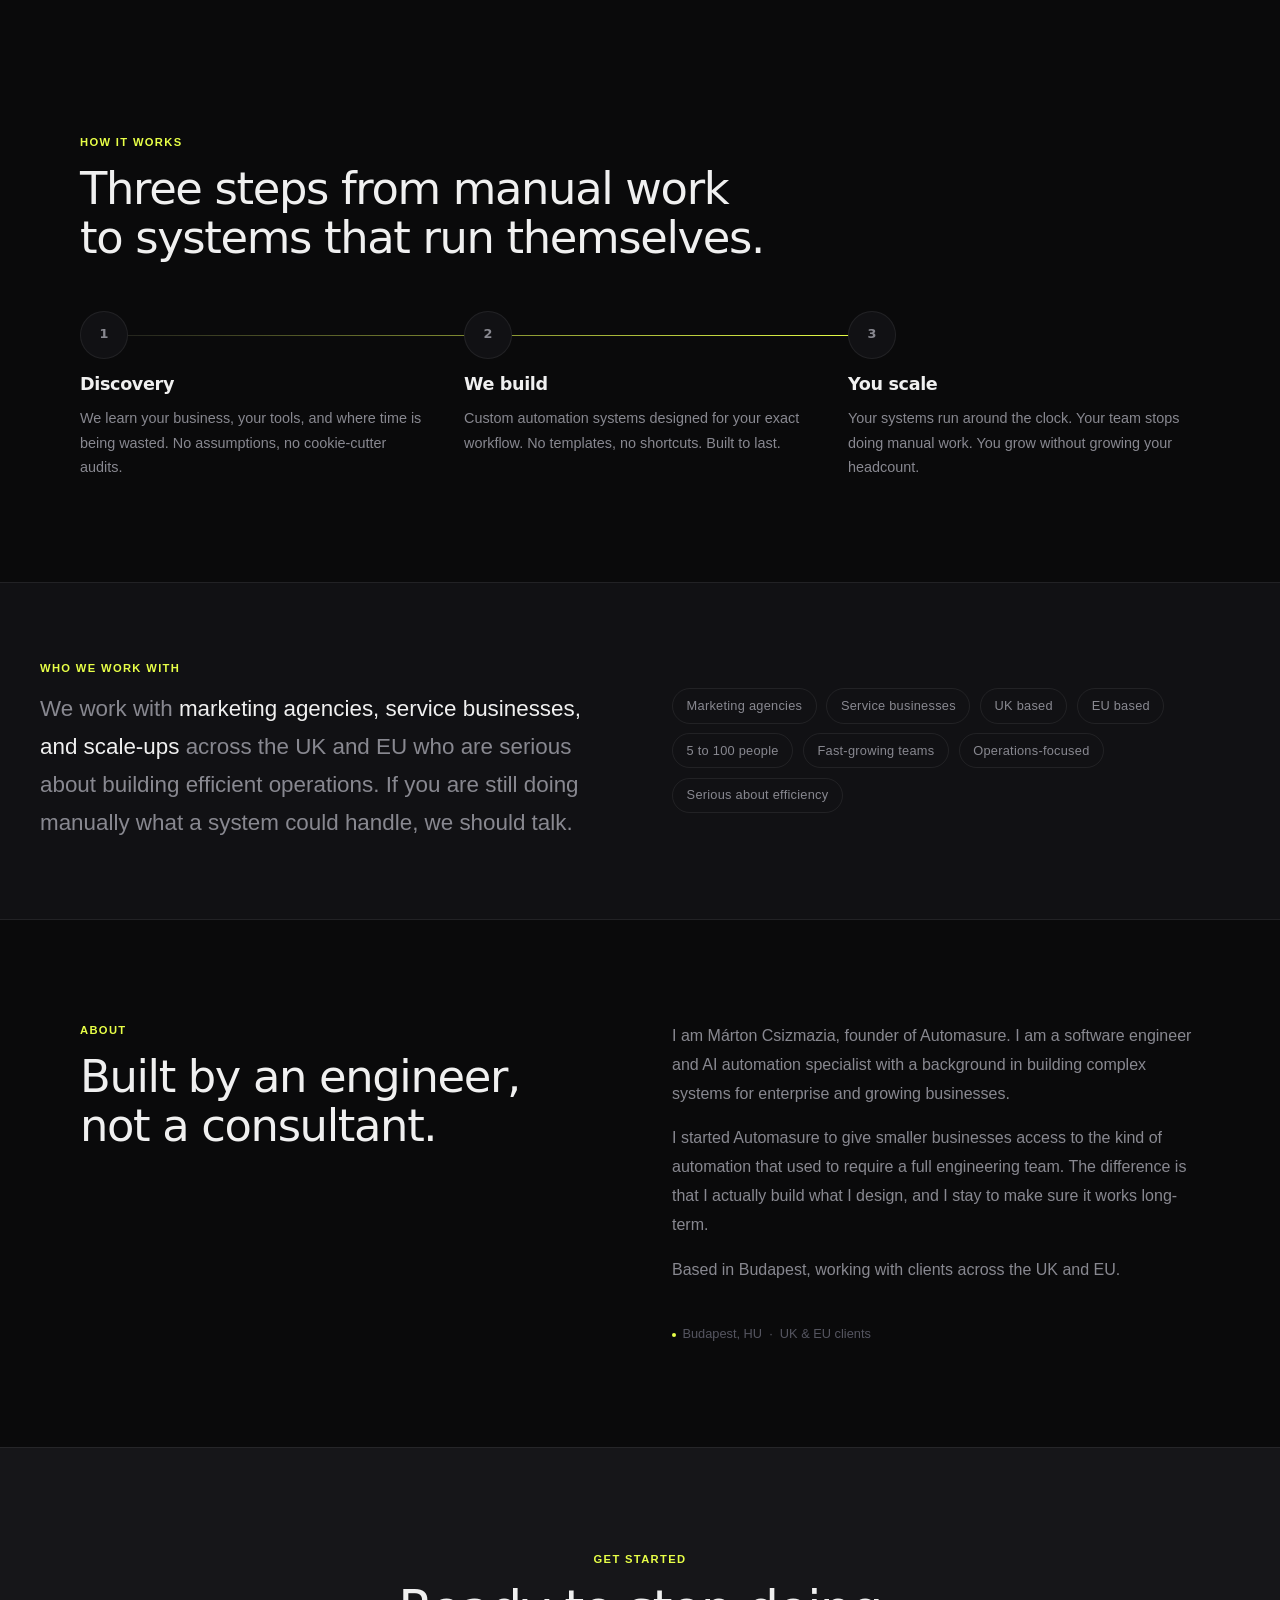
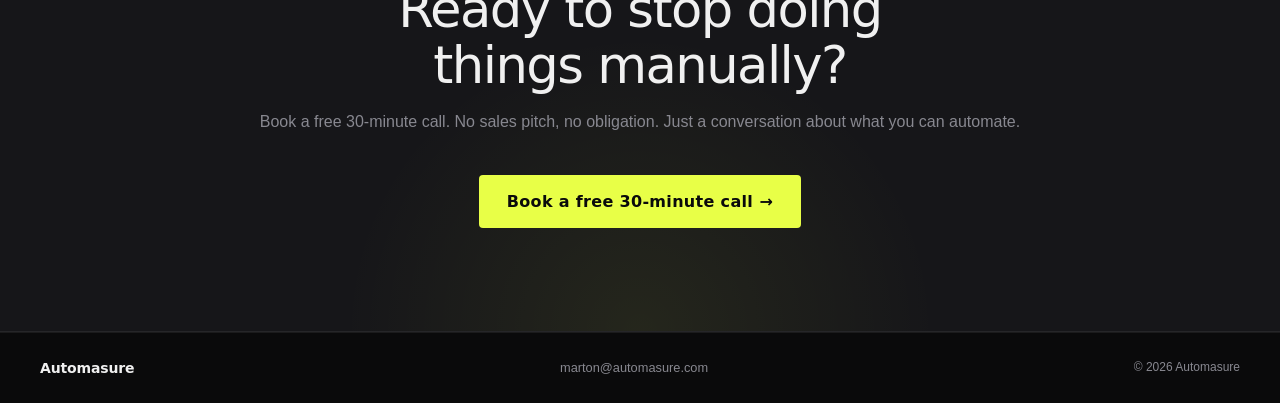
==== commit 0b6a50f5: "add language detection and hungarian and english translation and logic" ====
--- a/index.html
+++ b/index.html
@@ -23,17 +23,20 @@
         </a>
 
         <ul class="nav-links">
-            <li><a href="#services">Services</a></li>
-            <li><a href="#about">About</a></li>
+            <li><a href="#services" data-i18n="nav.services">Services</a></li>
+            <li><a href="#about" data-i18n="nav.about">About</a></li>
         </ul>
 
-        <a
-                data-cal-link="marton-csizmazia-zeg8g7/30min"
-                data-cal-namespace="30min"
-                data-cal-config='{"layout":"month_view"}'
-                class="btn btn-primary nav-cta">
-            Let's talk <span class="arrow">&#8594;</span>
-        </a>
+        <div class="nav-right">
+            <button class="lang-toggle" aria-label="Switch language">hu</button>
+            <a
+                    data-cal-link="marton-csizmazia-zeg8g7/30min"
+                    data-cal-namespace="30min"
+                    data-cal-config='{"layout":"month_view"}'
+                    class="btn btn-primary nav-cta">
+                <span data-i18n="nav.lets_talk">Let's talk</span> <span class="arrow">&#8594;</span>
+            </a>
+        </div>
 
         <button class="nav-hamburger" id="hamburger" aria-label="Toggle menu" aria-expanded="false">
             <span></span>
@@ -44,44 +47,45 @@
 
     <!-- Mobile Menu -->
     <div class="nav-mobile" id="mobileMenu">
-        <a href="#services" onclick="closeMobile()">Services</a>
-        <a href="#about" onclick="closeMobile()">About</a>
+        <a href="#services" onclick="closeMobile()" data-i18n="nav.services">Services</a>
+        <a href="#about" onclick="closeMobile()" data-i18n="nav.about">About</a>
         <a href="https://cal.com/marton-csizmazia-zeg8g7/30min"
            onclick="closeMobile()"
            data-cal-link="marton-csizmazia-zeg8g7/30min"
            data-cal-namespace="30min"
            data-cal-config='{"layout":"month_view"}'
            style="color: var(--accent); cursor: pointer;">
-            Let's talk &#8594;
+            <span data-i18n="nav.lets_talk">Let's talk</span> &#8594;
         </a>
+        <button class="lang-toggle lang-toggle-mobile" aria-label="Switch language">hu</button>
     </div>
 
     <!-- ─── HERO ─── -->
     <section class="hero">
-        <span class="hero-eyebrow">AI Automation Agency</span>
-
-        <h1>AI systems that generate leads, eliminate manual work, and <em>scale your operations.</em></h1>
-
-        <p class="hero-sub">
+        <span class="hero-eyebrow" data-i18n="hero.eyebrow">AI Automation Agency</span>
+
+        <h1 data-i18n-html="hero.heading">AI systems that generate leads, eliminate manual work, and <em>scale your operations.</em></h1>
+
+        <p class="hero-sub" data-i18n="hero.sub">
             We build AI-powered systems that eliminate manual work and scale your operations without adding headcount.
         </p>
 
         <div class="stats">
             <div class="stat">
-                <span class="stat-value">100s</span>
-                <span class="stat-label">Of hours saved per client</span>
+                <span class="stat-value" data-i18n="stats.hours_value">100s</span>
+                <span class="stat-label" data-i18n="stats.hours_label">Of hours saved per client</span>
             </div>
             <div class="stat">
-                <span class="stat-value">24/7</span>
-                <span class="stat-label">Systems run without manual work</span>
+                <span class="stat-value" data-i18n="stats.uptime_value">24/7</span>
+                <span class="stat-label" data-i18n="stats.uptime_label">Systems run without manual work</span>
             </div>
             <div class="stat">
-                <span class="stat-value">2 weeks</span>
-                <span class="stat-label">First automation live</span>
+                <span class="stat-value" data-i18n="stats.weeks_value">2 weeks</span>
+                <span class="stat-label" data-i18n="stats.weeks_label">First automation live</span>
             </div>
             <div class="stat">
-                <span class="stat-value">60s</span>
-                <span class="stat-label">Avg lead response time</span>
+                <span class="stat-value" data-i18n="stats.response_value">60s</span>
+                <span class="stat-label" data-i18n="stats.response_label">Avg lead response time</span>
             </div>
         </div>
 
@@ -90,17 +94,16 @@
                 data-cal-namespace="30min"
                 data-cal-config='{"layout":"month_view"}'
                 class="btn btn-primary btn-large">
-            Let's talk <span class="arrow">&#8594;</span>
+            <span data-i18n="hero.cta">Let's talk</span> <span class="arrow">&#8594;</span>
         </a>
     </section>
 
     <!-- ─── SERVICES ─── -->
     <section id="services" class="fade-up">
         <div class="services-header">
-            <span class="section-label">What we do</span>
-            <h2>Built for businesses that are serious<br>about efficiency.</h2>
-            <p class="section-intro">Not templates. Not off-the-shelf tools. Custom systems engineered for the way you
-                actually work.</p>
+            <span class="section-label" data-i18n="services.label">What we do</span>
+            <h2 data-i18n-html="services.heading">Built for businesses that are serious<br>about efficiency.</h2>
+            <p class="section-intro" data-i18n="services.intro">Not templates. Not off-the-shelf tools. Custom systems engineered for the way you actually work.</p>
         </div>
 
         <div class="services-grid">
@@ -109,10 +112,8 @@
                      stroke-linecap="round" stroke-linejoin="round">
                     <path d="M13 2L3 14h9l-1 8 10-12h-9l1-8z"/>
                 </svg>
-                <h3>AI Automation</h3>
-                <p>We automate your repetitive workflows end to end. Lead handling, onboarding, reporting, follow-ups,
-                    data
-                    entry. If your team does it manually more than once a week, we can automate it.</p>
+                <h3 data-i18n="services.automation.title">AI Automation</h3>
+                <p data-i18n="services.automation.desc">We automate your repetitive workflows end to end. Lead handling, onboarding, reporting, follow-ups, data entry. If your team does it manually more than once a week, we can automate it.</p>
             </div>
 
             <div class="service-card">
@@ -122,9 +123,8 @@
                     <path d="M12 8v4l3 3"/>
                     <path d="M2 12h2M20 12h2M12 2v2M12 20v2"/>
                 </svg>
-                <h3>AI Strategy</h3>
-                <p>We map your operations, identify your highest-impact automation opportunities, and give you a clear
-                    roadmap. No jargon, no generic frameworks. Just what actually makes sense for your business.</p>
+                <h3 data-i18n="services.strategy.title">AI Strategy</h3>
+                <p data-i18n="services.strategy.desc">We map your operations, identify your highest-impact automation opportunities, and give you a clear roadmap. No jargon, no generic frameworks. Just what actually makes sense for your business.</p>
             </div>
 
             <div class="service-card">
@@ -135,39 +135,34 @@
                     <path d="M23 21v-2a4 4 0 0 0-3-3.87"/>
                     <path d="M16 3.13a4 4 0 0 1 0 7.75"/>
                 </svg>
-                <h3>Automation Partner</h3>
-                <p>We don't build and disappear. We work alongside you as an ongoing partner, maintaining, improving,
-                    and
-                    expanding your systems as your business grows.</p>
+                <h3 data-i18n="services.partner.title">Automation Partner</h3>
+                <p data-i18n="services.partner.desc">We don't build and disappear. We work alongside you as an ongoing partner, maintaining, improving, and expanding your systems as your business grows.</p>
             </div>
         </div>
     </section>
 
     <!-- ─── HOW IT WORKS ─── -->
     <section class="fade-up">
-        <span class="section-label">How it works</span>
-        <h2>Three steps from manual work<br>to systems that run themselves.</h2>
+        <span class="section-label" data-i18n="how_it_works.label">How it works</span>
+        <h2 data-i18n-html="how_it_works.heading">Three steps from manual work<br>to systems that run themselves.</h2>
 
         <div class="steps-grid">
             <div class="step">
                 <div class="step-number">1</div>
-                <h3>Discovery</h3>
-                <p>We learn your business, your tools, and where time is being wasted. No assumptions, no cookie-cutter
-                    audits.</p>
+                <h3 data-i18n="how_it_works.step1.title">Discovery</h3>
+                <p data-i18n="how_it_works.step1.desc">We learn your business, your tools, and where time is being wasted. No assumptions, no cookie-cutter audits.</p>
             </div>
 
             <div class="step">
                 <div class="step-number">2</div>
-                <h3>We build</h3>
-                <p>Custom automation systems designed for your exact workflow. No templates, no shortcuts. Built to
-                    last.</p>
+                <h3 data-i18n="how_it_works.step2.title">We build</h3>
+                <p data-i18n="how_it_works.step2.desc">Custom automation systems designed for your exact workflow. No templates, no shortcuts. Built to last.</p>
             </div>
 
             <div class="step">
                 <div class="step-number">3</div>
-                <h3>You scale</h3>
-                <p>Your systems run around the clock. Your team stops doing manual work. You grow without growing your
-                    headcount.</p>
+                <h3 data-i18n="how_it_works.step3.title">You scale</h3>
+                <p data-i18n="how_it_works.step3.desc">Your systems run around the clock. Your team stops doing manual work. You grow without growing your headcount.</p>
             </div>
         </div>
     </section>
@@ -176,8 +171,8 @@
     <div class="who-section fade-up">
         <div class="who-inner">
             <div>
-                <span class="section-label">Who we work with</span>
-                <p class="who-text">
+                <span class="section-label" data-i18n="who.label">Who we work with</span>
+                <p class="who-text" data-i18n-html="who.text">
                     We work with <strong>marketing agencies, service businesses, and scale-ups</strong> across the UK
                     and EU
                     who are serious about building efficient operations. If you are still doing manually what a system
@@ -186,14 +181,14 @@
                 </p>
             </div>
             <div class="who-tags">
-                <span class="tag">Marketing agencies</span>
-                <span class="tag">Service businesses</span>
-                <span class="tag">UK based</span>
-                <span class="tag">EU based</span>
-                <span class="tag">5 to 100 people</span>
-                <span class="tag">Fast-growing teams</span>
-                <span class="tag">Operations-focused</span>
-                <span class="tag">Serious about efficiency</span>
+                <span class="tag" data-i18n="who.tag_marketing">Marketing agencies</span>
+                <span class="tag" data-i18n="who.tag_service">Service businesses</span>
+                <span class="tag" data-i18n="who.tag_uk">UK based</span>
+                <span class="tag" data-i18n="who.tag_eu">EU based</span>
+                <span class="tag" data-i18n="who.tag_size">5 to 100 people</span>
+                <span class="tag" data-i18n="who.tag_growing">Fast-growing teams</span>
+                <span class="tag" data-i18n="who.tag_ops">Operations-focused</span>
+                <span class="tag" data-i18n="who.tag_efficiency">Serious about efficiency</span>
             </div>
         </div>
     </div>
@@ -201,43 +196,42 @@
     <!-- ─── ABOUT ─── -->
     <section id="about" class="fade-up">
         <div class="about-left">
-            <span class="section-label">About</span>
-            <h2>Built by an engineer,<br>not a consultant.</h2>
+            <span class="section-label" data-i18n="about.label">About</span>
+            <h2 data-i18n-html="about.heading">Built by an engineer,<br>not a consultant.</h2>
         </div>
 
         <div class="about-right">
-            <p>
+            <p data-i18n="about.p1">
                 I am Márton Csizmazia, founder of Automasure. I am a software engineer and AI automation specialist with
                 a
                 background in building complex systems for enterprise and growing businesses.
             </p>
-            <p>
+            <p data-i18n="about.p2">
                 I started Automasure to give smaller businesses access to the kind of automation that used to require a
                 full
                 engineering team. The difference is that I actually build what I design, and I stay to make sure it
                 works
                 long-term.
             </p>
-            <p>
+            <p data-i18n="about.p3">
                 Based in Budapest, working with clients across the UK and EU.
             </p>
-            <span class="about-detail">Budapest, HU &nbsp;&middot;&nbsp; UK &amp; EU clients</span>
+            <span class="about-detail" data-i18n-html="about.detail">Budapest, HU &nbsp;&middot;&nbsp; UK &amp; EU clients</span>
         </div>
     </section>
 
     <!-- ─── CTA ─── -->
     <div class="cta-section fade-up">
         <div class="cta-inner">
-            <span class="section-label" style="display:block; margin-bottom: 0.75rem;">Get started</span>
-            <h2>Ready to stop doing<br>things manually?</h2>
-            <p>Book a free 30-minute call. No sales pitch, no obligation. Just a conversation about what you can
-                automate.</p>
+            <span class="section-label" data-i18n="cta.label" style="display:block; margin-bottom: 0.75rem;">Get started</span>
+            <h2 data-i18n-html="cta.heading">Ready to stop doing<br>things manually?</h2>
+            <p data-i18n="cta.desc">Book a free 30-minute call. No sales pitch, no obligation. Just a conversation about what you can automate.</p>
             <a
                     data-cal-link="marton-csizmazia-zeg8g7/30min"
                     data-cal-namespace="30min"
                     data-cal-config='{"layout":"month_view"}'
                     class="btn btn-primary btn-large">
-                Book a free 30-minute call <span class="arrow">&#8594;</span>
+                <span data-i18n="cta.btn">Book a free 30-minute call</span> <span class="arrow">&#8594;</span>
             </a>
         </div>
     </div>
@@ -294,6 +288,152 @@
             ? 'rgba(255,255,255,0.1)'
             : 'rgba(255,255,255,0.07)';
     }, {passive: true});
+
+    // ─── i18n ───
+    const TRANSLATIONS = {
+        en: {
+            nav: { services: "Services", about: "About", lets_talk: "Let's talk" },
+            hero: {
+                eyebrow: "AI Automation Agency",
+                heading: "AI systems that generate leads, eliminate manual work, and <em>scale your operations.</em>",
+                sub: "We build AI-powered systems that eliminate manual work and scale your operations without adding headcount.",
+                cta: "Let's talk"
+            },
+            stats: {
+                hours_value: "100s", hours_label: "Of hours saved per client",
+                uptime_value: "24/7", uptime_label: "Systems run without manual work",
+                weeks_value: "2 weeks", weeks_label: "First automation live",
+                response_value: "60s", response_label: "Avg lead response time"
+            },
+            services: {
+                label: "What we do",
+                heading: "Built for businesses that are serious<br>about efficiency.",
+                intro: "Not templates. Not off-the-shelf tools. Custom systems engineered for the way you actually work.",
+                automation: { title: "AI Automation", desc: "We automate your repetitive workflows end to end. Lead handling, onboarding, reporting, follow-ups, data entry. If your team does it manually more than once a week, we can automate it." },
+                strategy: { title: "AI Strategy", desc: "We map your operations, identify your highest-impact automation opportunities, and give you a clear roadmap. No jargon, no generic frameworks. Just what actually makes sense for your business." },
+                partner: { title: "Automation Partner", desc: "We don't build and disappear. We work alongside you as an ongoing partner, maintaining, improving, and expanding your systems as your business grows." }
+            },
+            how_it_works: {
+                label: "How it works",
+                heading: "Three steps from manual work<br>to systems that run themselves.",
+                step1: { title: "Discovery", desc: "We learn your business, your tools, and where time is being wasted. No assumptions, no cookie-cutter audits." },
+                step2: { title: "We build", desc: "Custom automation systems designed for your exact workflow. No templates, no shortcuts. Built to last." },
+                step3: { title: "You scale", desc: "Your systems run around the clock. Your team stops doing manual work. You grow without growing your headcount." }
+            },
+            who: {
+                label: "Who we work with",
+                text: "We work with <strong>marketing agencies, service businesses, and scale-ups</strong> across the UK and EU who are serious about building efficient operations. If you are still doing manually what a system could handle, we should talk.",
+                tag_marketing: "Marketing agencies", tag_service: "Service businesses",
+                tag_uk: "UK based", tag_eu: "EU based", tag_size: "5 to 100 people",
+                tag_growing: "Fast-growing teams", tag_ops: "Operations-focused", tag_efficiency: "Serious about efficiency"
+            },
+            about: {
+                label: "About",
+                heading: "Built by an engineer,<br>not a consultant.",
+                p1: "I am Márton Csizmazia, founder of Automasure. I am a software engineer and AI automation specialist with a background in building complex systems for enterprise and growing businesses.",
+                p2: "I started Automasure to give smaller businesses access to the kind of automation that used to require a full engineering team. The difference is that I actually build what I design, and I stay to make sure it works long-term.",
+                p3: "Based in Budapest, working with clients across the UK and EU.",
+                detail: "Budapest, HU &nbsp;&middot;&nbsp; UK &amp; EU clients"
+            },
+            cta: {
+                label: "Get started",
+                heading: "Ready to stop doing<br>things manually?",
+                desc: "Book a free 30-minute call. No sales pitch, no obligation. Just a conversation about what you can automate.",
+                btn: "Book a free 30-minute call"
+            }
+        },
+        hu: {
+            nav: { services: "Szolgáltatások", about: "Rólunk", lets_talk: "Beszéljünk" },
+            hero: {
+                eyebrow: "AI Automatizációs Ügynökség",
+                heading: "AI rendszerek, amelyek leadeket generálnak, megszüntetik a manuális munkát, és <em>skálázzák a működésedet.</em>",
+                sub: "AI-alapú rendszereket építünk, amelyek megszüntetik a manuális munkát és skálázzák a működésedet a létszám növelése nélkül.",
+                cta: "Beszéljünk"
+            },
+            stats: {
+                hours_value: "100+", hours_label: "Megspórolt óra ügyfelenként",
+                uptime_value: "24/7", uptime_label: "Rendszerek futnak manuális munka nélkül",
+                weeks_value: "2 hét", weeks_label: "Az első automatizáció élesben",
+                response_value: "60s", response_label: "Átlagos lead válaszidő"
+            },
+            services: {
+                label: "Amit csinálunk",
+                heading: "Komolyan gondolkodó vállalkozásoknak<br>az eredményességről.",
+                intro: "Nem sablonok. Nem polcról leemelt eszközök. Egyedi rendszerek, ahogy te valóban dolgozol.",
+                automation: { title: "AI Automatizáció", desc: "Automatizáljuk az ismétlődő munkafolyamataidat végig. Leadkezelés, onboarding, riportálás, follow-upok, adatrögzítés. Ha a csapatod heti egyszer manuálisan csinálja, mi automatizálni tudjuk." },
+                strategy: { title: "AI Stratégia", desc: "Feltérképezzük a működésedet, azonosítjuk a leghatásosabb automatizálási lehetőségeket, és átlátható tervet adunk. Szakzsargon nélkül, általános keretrendszerek nélkül. Csak ami valóban értelmes a te vállalkozásodnak." },
+                partner: { title: "Automatizálási Partner", desc: "Nem építünk és tűnünk el. Tartós partnerként dolgozunk melletted, fenntartva, fejlesztve és bővítve rendszereidet, ahogy a vállalkozásod növekszik." }
+            },
+            how_it_works: {
+                label: "Hogyan működik",
+                heading: "Három lépés a manuális munkától<br>az önmagukat futtató rendszerekig.",
+                step1: { title: "Feltárás", desc: "Megismerjük a vállalkozásodat, eszközeidet, és azt, hol vész el az idő. Feltételezések nélkül, sablonos auditok nélkül." },
+                step2: { title: "Építünk", desc: "Egyedi automatizálási rendszerek az exakt munkafolyamatodra tervezve. Sablonok nélkül, rövidítések nélkül. Tartósra építve." },
+                step3: { title: "Te skálázol", desc: "Rendszereid az óra 24 órájában futnak. A csapatod abbahagyja a manuális munkát. Növekszel anélkül, hogy a létszámodat növelnéd." }
+            },
+            who: {
+                label: "Kikkel dolgozunk",
+                text: "<strong>Marketing ügynökségekkel, szolgáltató vállalkozásokkal és scale-upokkal</strong> dolgozunk az Egyesült Királyságban és az EU-ban, akik komolyan veszik a hatékony működés kialakítását. Ha még mindig manuálisan csinálod azt, amit egy rendszer elvégezhetne, érdemes beszélnünk.",
+                tag_marketing: "Marketing ügynökségek", tag_service: "Szolgáltató cégek",
+                tag_uk: "Egyesült Királyság", tag_eu: "EU-s ügyfél", tag_size: "5–100 fős csapat",
+                tag_growing: "Gyorsan növekvő csapatok", tag_ops: "Operáció-fókuszú", tag_efficiency: "Hatékonyság-orientált"
+            },
+            about: {
+                label: "Rólunk",
+                heading: "Egy mérnök építette,<br>nem egy tanácsadó.",
+                p1: "Csizmazia Márton vagyok, az Automasure alapítója. Szoftverfejlesztő és AI automatizáció specialista vagyok, komplex rendszerek tervezésének és kivitelezésének tapasztalatával enterprise és növekvő vállalkozások számára.",
+                p2: "Az Automasure-t azért alapítottam, hogy kisebb vállalkozások is hozzáférhessenek ahhoz az automatizáláshoz, amelyhez korábban egy teljes fejlesztőcsapat kellett. A különbség az, hogy én valóban megépítem, amit tervezek, és maradok, hogy megbizonyosodjak a hosszú távú működéséről.",
+                p3: "Budapesten dolgozom, ügyfelekkel az Egyesült Királyságban és az EU-ban.",
+                detail: "Budapest, HU &nbsp;&middot;&nbsp; UK &amp; EU ügyfelek"
+            },
+            cta: {
+                label: "Kezdjük el",
+                heading: "Készen állsz abbahagyni<br>a manuális munkát?",
+                desc: "Foglalj egy ingyenes 30 perces hívást. Nincs sales-es nyomás, nincs kötelezettség. Csak egy beszélgetés arról, mit lehet automatizálni.",
+                btn: "Ingyenes 30 perces hívás foglalása"
+            }
+        }
+    };
+
+    const i18n = {
+        current: localStorage.getItem('lang') || ((navigator.language || '').startsWith('hu') ? 'hu' : 'en'),
+
+        get(obj, path) {
+            return path.split('.').reduce((o, k) => o?.[k], obj);
+        },
+
+        apply(t) {
+            document.querySelectorAll('[data-i18n]').forEach(el => {
+                const val = this.get(t, el.dataset.i18n);
+                if (val != null) el.textContent = val;
+            });
+            document.querySelectorAll('[data-i18n-html]').forEach(el => {
+                const val = this.get(t, el.dataset.i18nHtml);
+                if (val != null) el.innerHTML = val;
+            });
+            const next = this.current === 'en' ? 'hu' : 'en';
+            document.querySelectorAll('.lang-toggle').forEach(btn => btn.textContent = next);
+            document.documentElement.lang = this.current;
+        },
+
+        set(lang) {
+            this.current = lang;
+            localStorage.setItem('lang', lang);
+            this.apply(TRANSLATIONS[lang]);
+        },
+
+        init() {
+            this.apply(TRANSLATIONS[this.current]);
+            document.querySelectorAll('.lang-toggle').forEach(btn => {
+                btn.addEventListener('click', () => {
+                    const next = this.current === 'en' ? 'hu' : 'en';
+                    this.set(next);
+                });
+            });
+        }
+    };
+
+    i18n.init();
 </script>
 <!-- Cal.com embed -->
 <script type="text/javascript">
--- a/css/index.css
+++ b/css/index.css
@@ -182,6 +182,44 @@
     transform: translateX(3px);
 }
 
+/* ─── Nav right group ─── */
+.nav-right {
+    display: flex;
+    align-items: center;
+    gap: 0.75rem;
+}
+
+/* ─── Language toggle ─── */
+.lang-toggle {
+    background: none;
+    border: 1px solid var(--border);
+    border-radius: var(--radius);
+    color: var(--text-muted);
+    cursor: pointer;
+    font-family: var(--font-body);
+    font-size: 0.7rem;
+    font-weight: 600;
+    letter-spacing: 0.1em;
+    text-transform: uppercase;
+    padding: 0.3rem 0.65rem;
+    transition: all var(--transition);
+    line-height: 1;
+}
+
+.lang-toggle:hover {
+    border-color: var(--accent);
+    color: var(--accent);
+}
+
+.lang-toggle-mobile {
+    align-self: flex-start;
+    font-size: 0.875rem;
+    padding: 0.5rem 1rem;
+    min-height: 44px;
+    margin-top: 0.25rem;
+    border-color: var(--border-hover);
+}
+
 /* ─── Hamburger ─── */
 .nav-hamburger {
     display: none;
@@ -249,7 +287,7 @@
     transition: color var(--transition);
 }
 
-.nav-mobile a:last-child {
+.nav-mobile a:last-of-type {
     border-bottom: none;
 }
 
@@ -781,7 +819,7 @@
 }
 
 @media (max-width: 768px) {
-    .nav-links, .nav-cta {
+    .nav-links, .nav-right {
         display: none;
     }
 
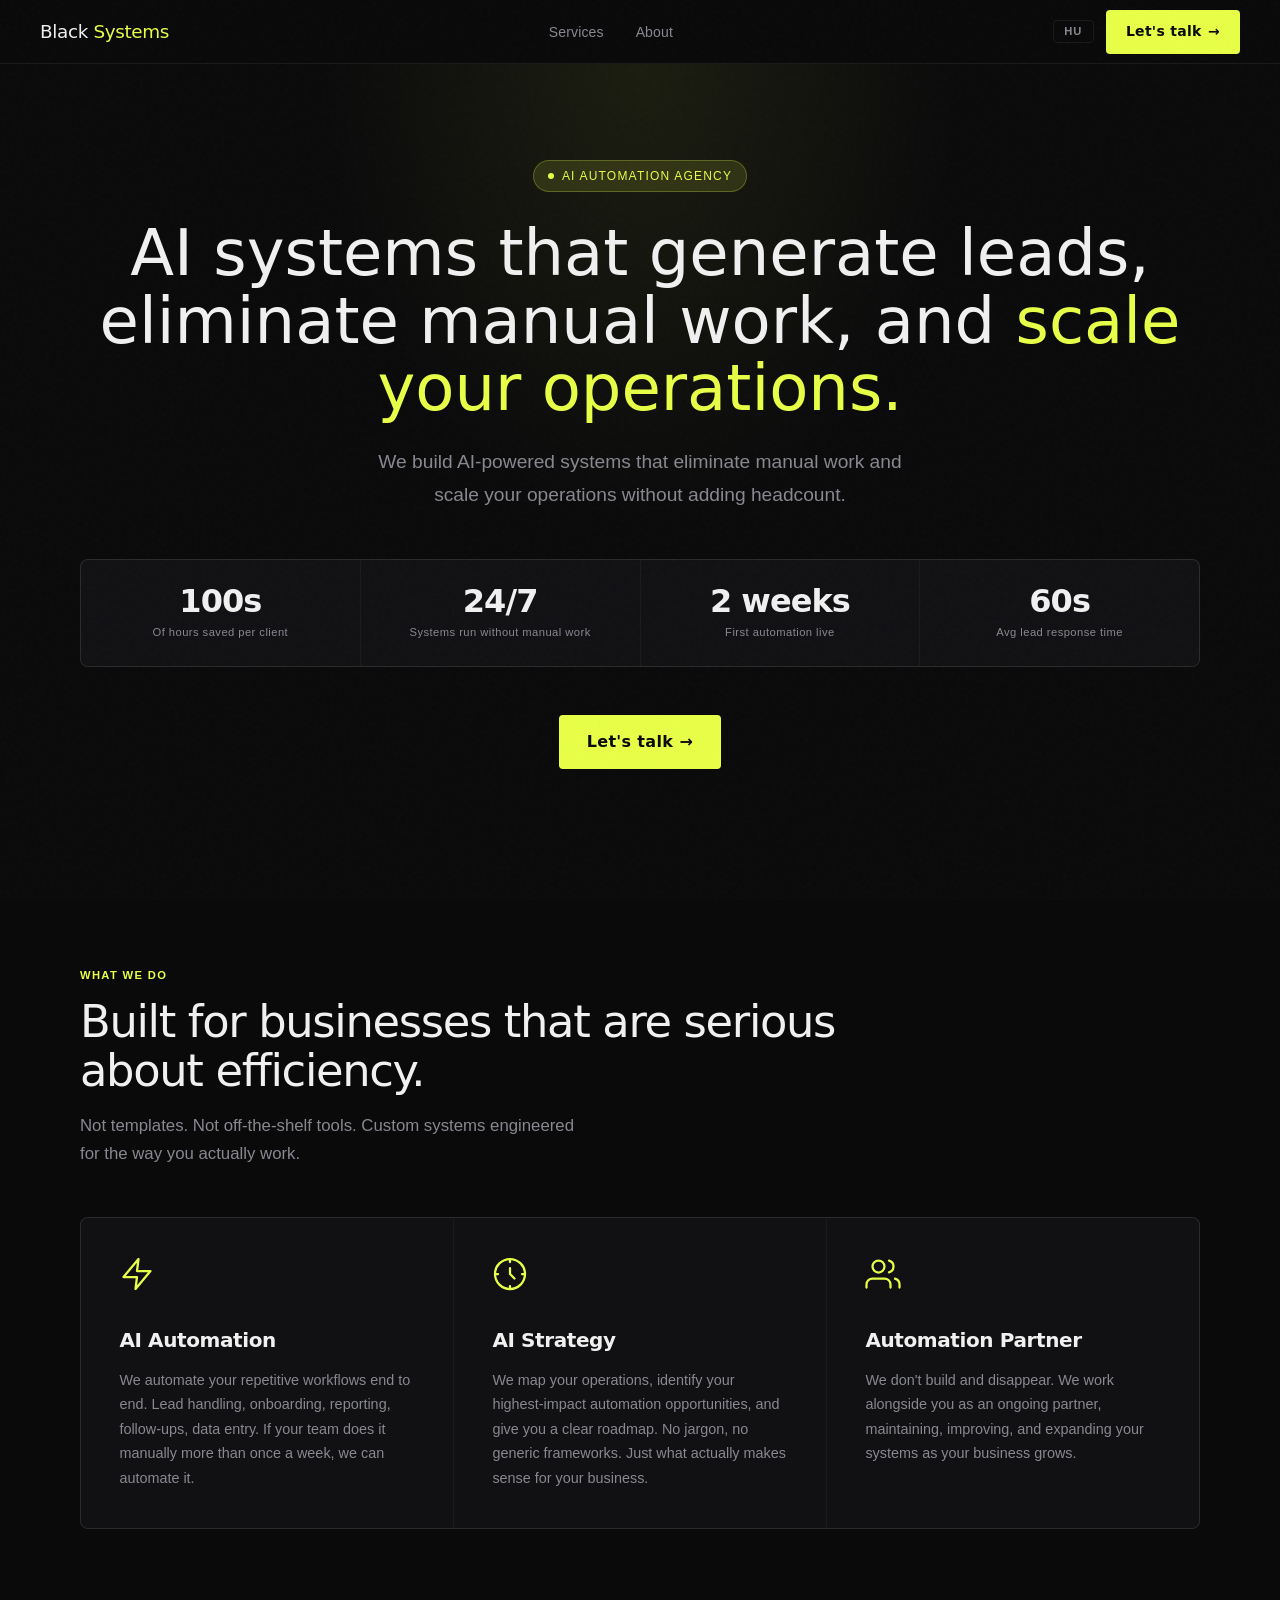
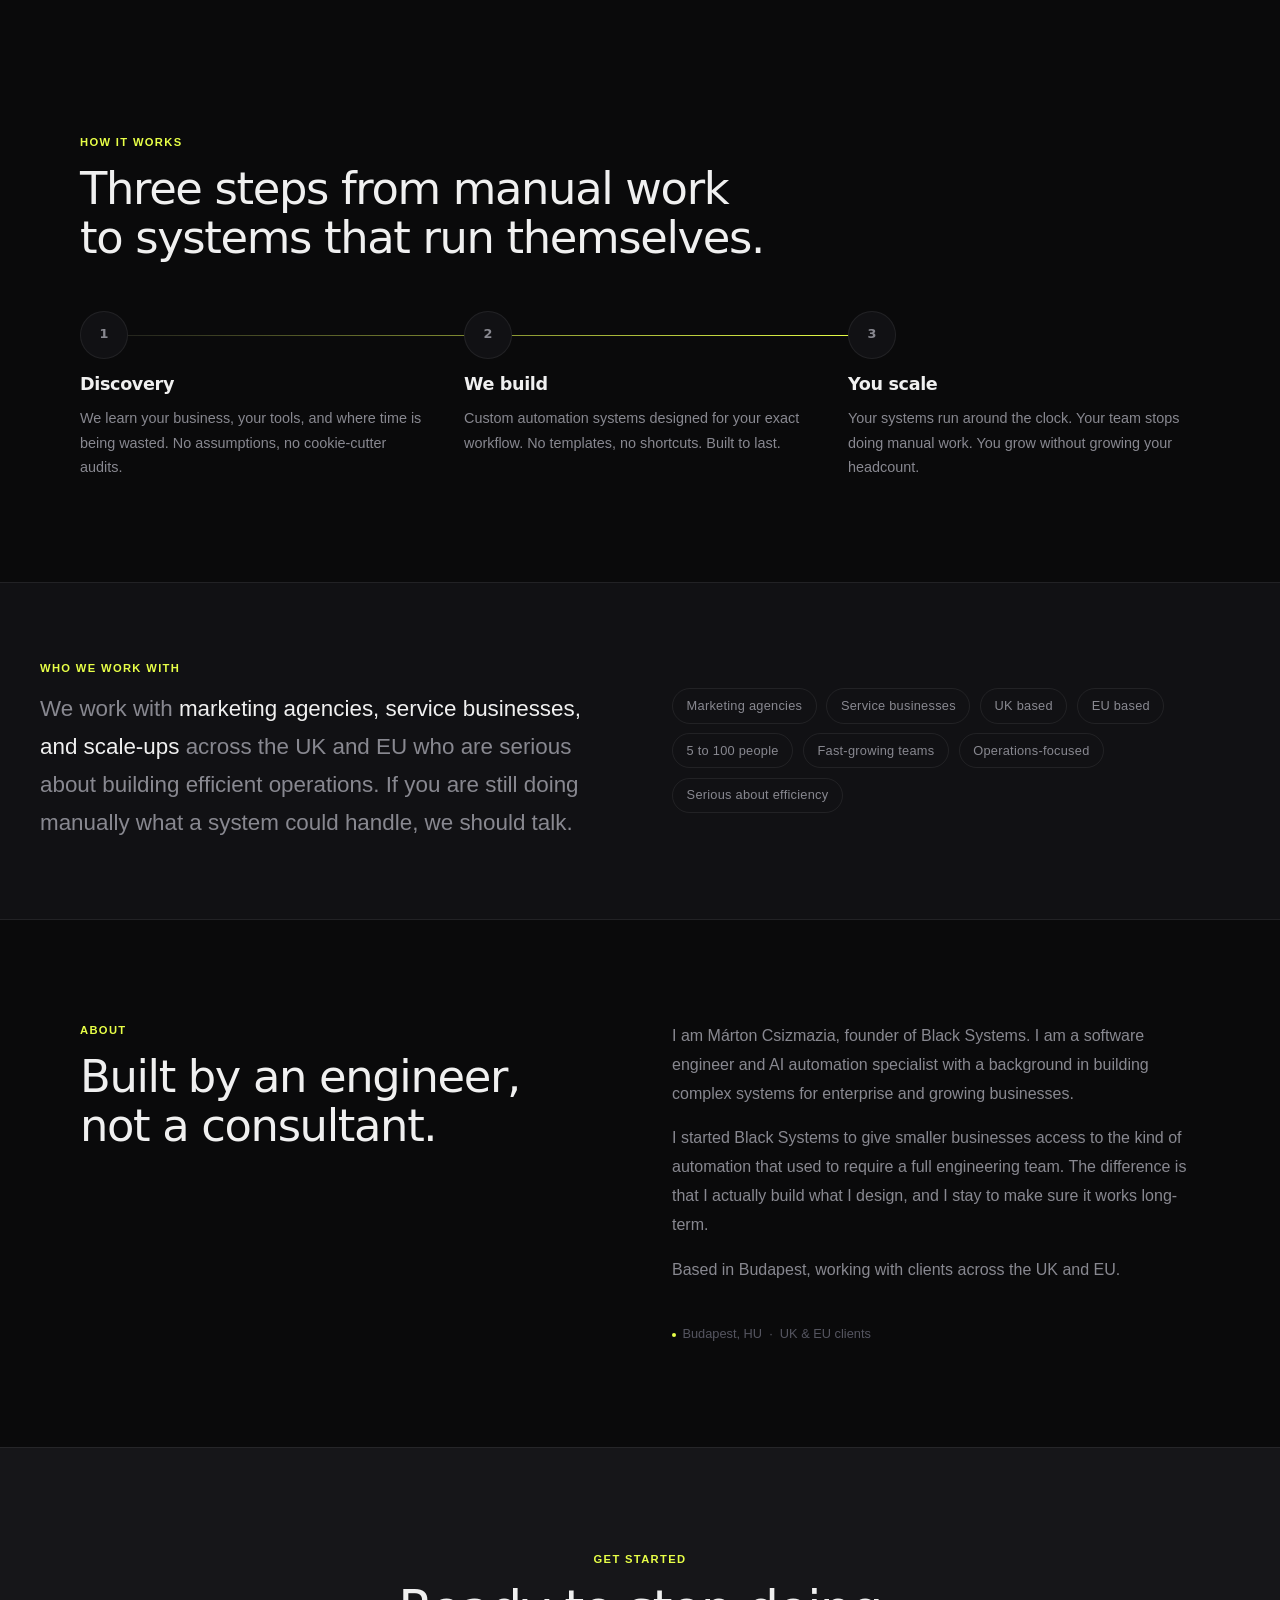
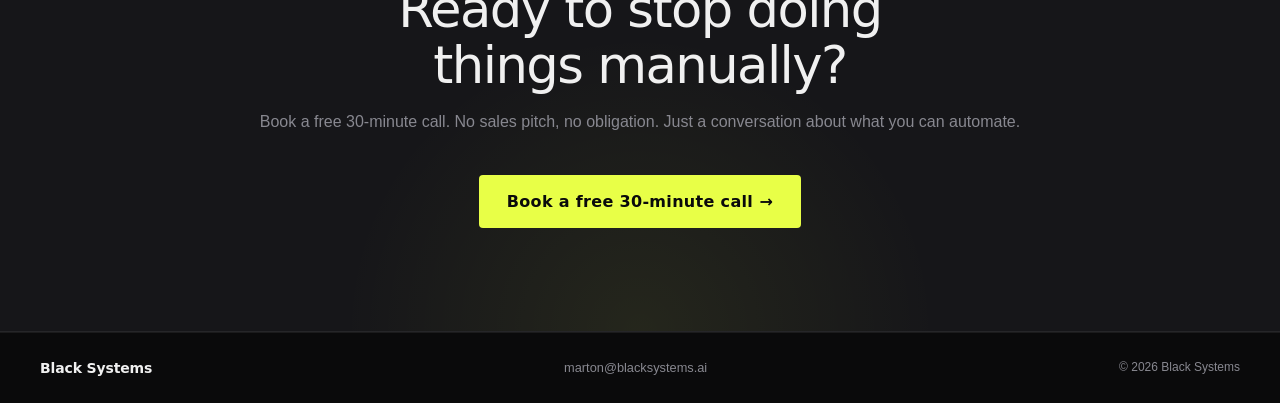
==== commit 06e2d226: "add new cal link, and rename everything to black systems" ====
--- a/index.html
+++ b/index.html
@@ -4,13 +4,11 @@
     <meta charset="UTF-8">
     <meta name="viewport" content="width=device-width, initial-scale=1.0">
     <meta name="description"
-          content="Automasure builds AI-powered automation systems that eliminate manual work, generate leads, and scale your operations. Based in Budapest, serving UK and EU businesses.">
-
-    <title>Automasure - AI Automation for Growing Businesses</title>
-    <link rel="icon" type="image/png" href="assets/automasure_black_favicon_tinyfied.png">
-    <link rel="shortcut icon" href="assets/automasure_black_favicon_tinyfied.png">
+          content="Black Systems builds AI-powered automation systems that eliminate manual work, generate leads, and scale your operations. Based in Budapest, serving UK and EU businesses.">
+
+    <title>Black Systems - AI Automation for Growing Businesses</title>
     <link rel="stylesheet" href="css/index.css">
-    <link rel="canonical" href="https://automasure.com/">
+    <link rel="canonical" href="https://blacksystems.ai/">
 
 </head>
 <body>
@@ -18,8 +16,7 @@
     <!-- ─── NAV ─── -->
     <nav>
         <a href="#" class="nav-logo">
-            <img src="assets/automasure_white_logo_only_tinyfied.png" alt="Automasure logo" class="nav-logo-img" width="56" height="56">
-            <span>Auto<span class="nav-logo-accent">masure</span></span>
+            <span>Black <span class="nav-logo-accent">Systems</span></span>
         </a>
 
         <ul class="nav-links">
@@ -30,7 +27,7 @@
         <div class="nav-right">
             <button class="lang-toggle" aria-label="Switch language">hu</button>
             <a
-                    data-cal-link="marton-csizmazia-zeg8g7/30min"
+                    data-cal-link="marton-csizmazia-avnndf/30min"
                     data-cal-namespace="30min"
                     data-cal-config='{"layout":"month_view"}'
                     class="btn btn-primary nav-cta">
@@ -49,9 +46,9 @@
     <div class="nav-mobile" id="mobileMenu">
         <a href="#services" onclick="closeMobile()" data-i18n="nav.services">Services</a>
         <a href="#about" onclick="closeMobile()" data-i18n="nav.about">About</a>
-        <a href="https://cal.com/marton-csizmazia-zeg8g7/30min"
+        <a href="https://cal.com/marton-csizmazia-avnndf/30min"
            onclick="closeMobile()"
-           data-cal-link="marton-csizmazia-zeg8g7/30min"
+           data-cal-link="marton-csizmazia-avnndf/30min"
            data-cal-namespace="30min"
            data-cal-config='{"layout":"month_view"}'
            style="color: var(--accent); cursor: pointer;">
@@ -90,7 +87,7 @@
         </div>
 
         <a
-                data-cal-link="marton-csizmazia-zeg8g7/30min"
+                data-cal-link="marton-csizmazia-avnndf/30min"
                 data-cal-namespace="30min"
                 data-cal-config='{"layout":"month_view"}'
                 class="btn btn-primary btn-large">
@@ -202,12 +199,12 @@
 
         <div class="about-right">
             <p data-i18n="about.p1">
-                I am Márton Csizmazia, founder of Automasure. I am a software engineer and AI automation specialist with
+                I am Márton Csizmazia, founder of Black Systems. I am a software engineer and AI automation specialist with
                 a
                 background in building complex systems for enterprise and growing businesses.
             </p>
             <p data-i18n="about.p2">
-                I started Automasure to give smaller businesses access to the kind of automation that used to require a
+                I started Black Systems to give smaller businesses access to the kind of automation that used to require a
                 full
                 engineering team. The difference is that I actually build what I design, and I stay to make sure it
                 works
@@ -227,7 +224,7 @@
             <h2 data-i18n-html="cta.heading">Ready to stop doing<br>things manually?</h2>
             <p data-i18n="cta.desc">Book a free 30-minute call. No sales pitch, no obligation. Just a conversation about what you can automate.</p>
             <a
-                    data-cal-link="marton-csizmazia-zeg8g7/30min"
+                    data-cal-link="marton-csizmazia-avnndf/30min"
                     data-cal-namespace="30min"
                     data-cal-config='{"layout":"month_view"}'
                     class="btn btn-primary btn-large">
@@ -238,9 +235,9 @@
 
     <!-- ─── FOOTER ─── -->
     <footer>
-        <span class="footer-brand">Automasure</span>
-        <a href="mailto:marton@automasure.com" class="footer-email">marton@automasure.com</a>
-        <span class="footer-copy">&copy; <span id="year"></span> Automasure</span>
+        <span class="footer-brand">Black Systems</span>
+        <a href="mailto:marton@blacksystems.ai" class="footer-email">marton@blacksystems.ai</a>
+        <span class="footer-copy">&copy; <span id="year"></span> Black Systems</span>
     </footer>
 </main>
 <script>
@@ -330,8 +327,8 @@
             about: {
                 label: "About",
                 heading: "Built by an engineer,<br>not a consultant.",
-                p1: "I am Márton Csizmazia, founder of Automasure. I am a software engineer and AI automation specialist with a background in building complex systems for enterprise and growing businesses.",
-                p2: "I started Automasure to give smaller businesses access to the kind of automation that used to require a full engineering team. The difference is that I actually build what I design, and I stay to make sure it works long-term.",
+                p1: "I am Márton Csizmazia, founder of Black Systems. I am a software engineer and AI automation specialist with a background in building complex systems for enterprise and growing businesses.",
+                p2: "I started Black Systems to give smaller businesses access to the kind of automation that used to require a full engineering team. The difference is that I actually build what I design, and I stay to make sure it works long-term.",
                 p3: "Based in Budapest, working with clients across the UK and EU.",
                 detail: "Budapest, HU &nbsp;&middot;&nbsp; UK &amp; EU clients"
             },
@@ -381,8 +378,8 @@
             about: {
                 label: "Rólunk",
                 heading: "Egy mérnök építette,<br>nem egy tanácsadó.",
-                p1: "Csizmazia Márton vagyok, az Automasure alapítója. Szoftverfejlesztő és AI automatizáció specialista vagyok, komplex rendszerek tervezésének és kivitelezésének tapasztalatával enterprise és növekvő vállalkozások számára.",
-                p2: "Az Automasure-t azért alapítottam, hogy kisebb vállalkozások is hozzáférhessenek ahhoz az automatizáláshoz, amelyhez korábban egy teljes fejlesztőcsapat kellett. A különbség az, hogy én valóban megépítem, amit tervezek, és maradok, hogy megbizonyosodjak a hosszú távú működéséről.",
+                p1: "Csizmazia Márton vagyok, a Black Systems alapítója. Szoftverfejlesztő és AI automatizáció specialista vagyok, komplex rendszerek tervezésének és kivitelezésének tapasztalatával enterprise és növekvő vállalkozások számára.",
+                p2: "A Black Systems-t azért alapítottam, hogy kisebb vállalkozások is hozzáférhessenek ahhoz az automatizáláshoz, amelyhez korábban egy teljes fejlesztőcsapat kellett. A különbség az, hogy én valóban megépítem, amit tervezek, és maradok, hogy megbizonyosodjak a hosszú távú működéséről.",
                 p3: "Budapesten dolgozom, ügyfelekkel az Egyesült Királyságban és az EU-ban.",
                 detail: "Budapest, HU &nbsp;&middot;&nbsp; UK &amp; EU ügyfelek"
             },
